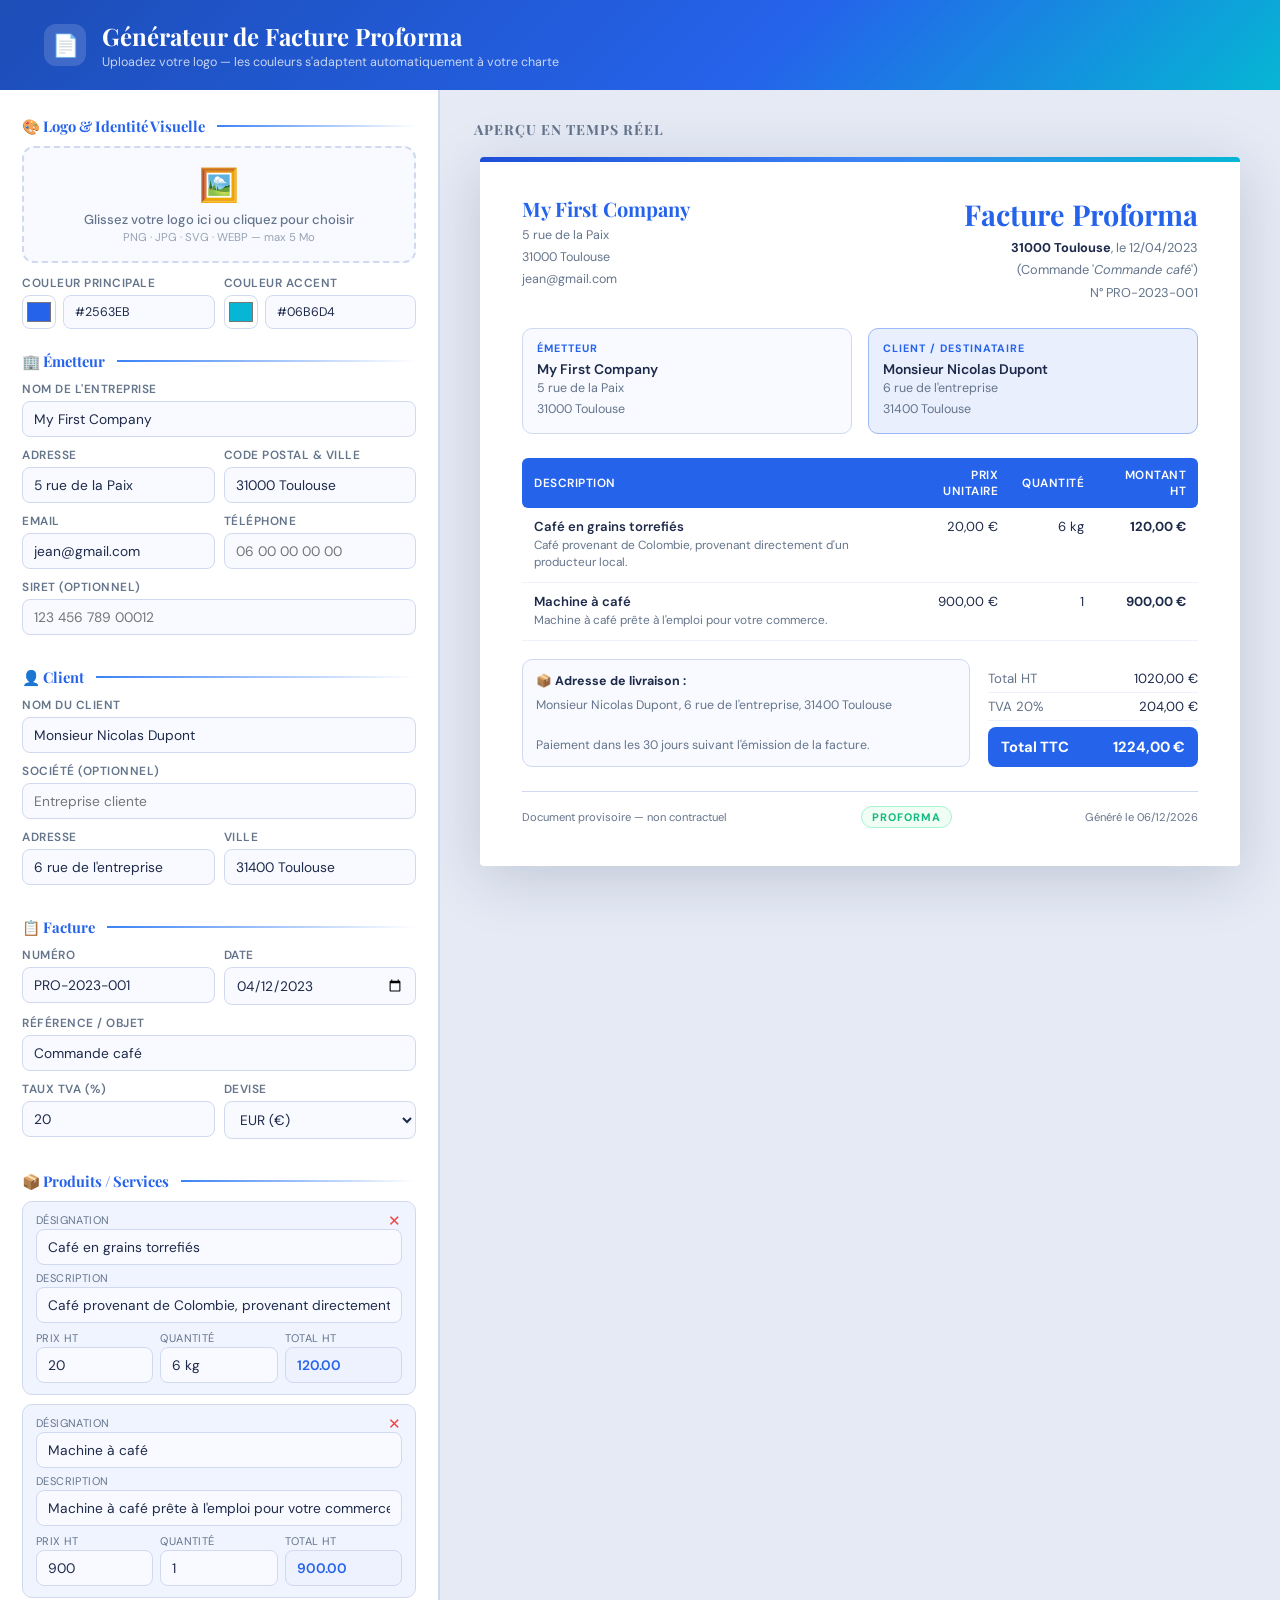
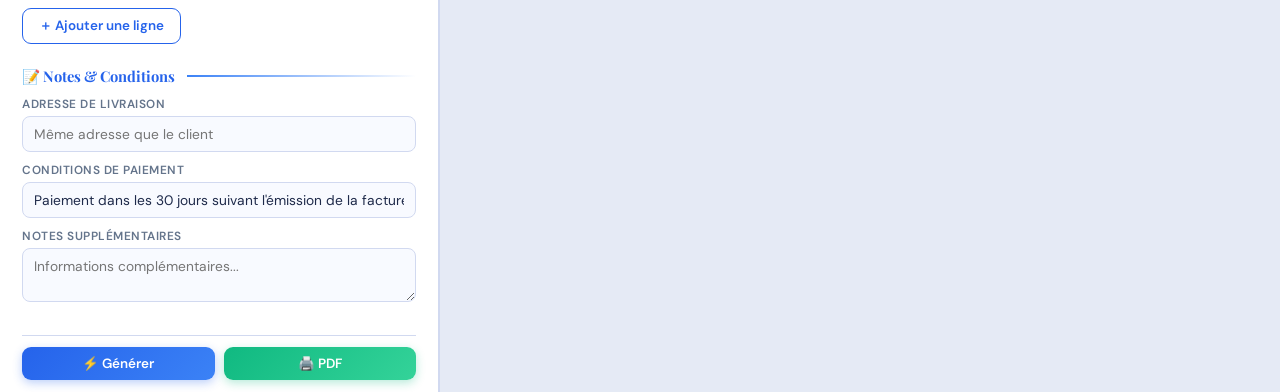
==== index.html @ 48f58921 "Add files via upload" ====
<!DOCTYPE html>
<html lang="fr">
<head>
<meta charset="UTF-8">
<meta name="viewport" content="width=device-width, initial-scale=1.0">
<title>Générateur de Facture Proforma</title>
<link href="https://fonts.googleapis.com/css2?family=Playfair+Display:wght@400;600;700&family=DM+Sans:wght@300;400;500;600&display=swap" rel="stylesheet">
<style>
  :root {
    --c1: #2563EB;
    --c1-light: #3B82F6;
    --c1-dark: #1D4ED8;
    --c2: #06B6D4;
    --c1-rgb: 37,99,235;
    --bg: #F0F4FF;
    --surface: #FFFFFF;
    --border: #D1D9F0;
    --text: #1E2A4A;
    --muted: #64748B;
    --success: #10B981;
    --shadow-lg: 0 8px 48px rgba(37,99,235,0.16);
  }
  * { box-sizing: border-box; margin: 0; padding: 0; }
  body { font-family: 'DM Sans', sans-serif; background: var(--bg); color: var(--text); min-height: 100vh; display: flex; flex-direction: column; }

  header {
    background: linear-gradient(135deg, var(--c1-dark) 0%, var(--c1) 60%, var(--c2) 100%);
    color: white; padding: 20px 44px; display: flex; align-items: center; gap: 16px;
    box-shadow: var(--shadow-lg); transition: background .4s;
  }
  header .hicon { width: 42px; height: 42px; background: rgba(255,255,255,.15); border-radius: 12px; display:flex; align-items:center; justify-content:center; font-size:22px; }
  header h1 { font-family:'Playfair Display',serif; font-size:1.5rem; font-weight:700; }
  header p { font-size:.78rem; opacity:.75; margin-top:2px; }

  .app { display: grid; grid-template-columns: 440px 1fr; flex:1; min-height:0; }

  /* FORM PANEL */
  .form-panel { background: var(--surface); border-right: 2px solid var(--border); overflow-y: auto; padding: 26px 22px 0; }

  .section-title {
    font-family:'Playfair Display',serif; font-size:.92rem; font-weight:700; color:var(--c1);
    margin:22px 0 10px; display:flex; align-items:center; gap:8px; transition:color .3s;
  }
  .section-title:first-child { margin-top:0; }
  .section-title::after { content:''; flex:1; height:1.5px; background:linear-gradient(90deg,var(--c1-light),transparent); margin-left:4px; }

  label { display:block; font-size:.74rem; font-weight:600; color:var(--muted); margin-bottom:4px; text-transform:uppercase; letter-spacing:.5px; }
  input[type=text], input[type=email], input[type=number], input[type=date], textarea, select {
    width:100%; padding:8px 11px; border:1.5px solid var(--border); border-radius:8px;
    font-family:'DM Sans',sans-serif; font-size:.86rem; color:var(--text); background:#F8FAFF;
    transition:border .15s, box-shadow .15s; margin-bottom:10px;
  }
  input:focus, textarea:focus, select:focus { outline:none; border-color:var(--c1); box-shadow:0 0 0 3px rgba(var(--c1-rgb),.12); background:white; }
  textarea { resize:vertical; min-height:48px; }
  .row2 { display:grid; grid-template-columns:1fr 1fr; gap:9px; }
  .row3 { display:grid; grid-template-columns:1fr 1fr 1fr; gap:7px; }

  /* LOGO ZONE */
  .logo-zone {
    border: 2px dashed var(--border); border-radius:12px; padding:16px;
    text-align:center; cursor:pointer; transition:all .2s; position:relative; background:#F8FAFF; margin-bottom:12px;
  }
  .logo-zone:hover, .logo-zone.over { border-color:var(--c1); background:#EEF2FF; }
  .logo-zone input[type=file] { position:absolute; inset:0; opacity:0; cursor:pointer; width:100%; height:100%; margin:0; padding:0; }
  .logo-placeholder { pointer-events:none; }
  .logo-placeholder .ico { font-size:2rem; margin-bottom:5px; }
  .logo-placeholder .txt { font-size:.82rem; color:var(--muted); font-weight:500; }
  .logo-placeholder .hint { font-size:.71rem; color:var(--muted); opacity:.65; margin-top:2px; }
  .logo-preview { display:none; flex-direction:column; align-items:center; gap:8px; }
  .logo-preview.show { display:flex; }
  .logo-preview img { max-height:68px; max-width:190px; object-fit:contain; border-radius:6px; }
  .logo-rm { font-size:.73rem; color:#EF4444; background:none; border:none; cursor:pointer; font-weight:600; padding:2px 8px; border-radius:6px; transition:background .15s; }
  .logo-rm:hover { background:#FEE2E2; }

  /* PALETTE */
  #palette-wrap { display:none; margin-bottom:4px; }
  .palette-hint { font-size:.71rem; color:var(--muted); margin-bottom:7px; }
  .swatches { display:flex; gap:7px; align-items:center; flex-wrap:wrap; }
  .swatch {
    width:28px; height:28px; border-radius:50%; border:2.5px solid white;
    box-shadow:0 2px 6px rgba(0,0,0,.18); cursor:pointer; transition:transform .15s;
    position:relative; flex-shrink:0;
  }
  .swatch:hover { transform:scale(1.18); }
  .swatch.sel::after { content:'✓'; position:absolute; inset:0; display:flex; align-items:center; justify-content:center; color:white; font-size:.65rem; font-weight:800; text-shadow:0 1px 3px rgba(0,0,0,.6); }
  .swatch-label { font-size:.68rem; color:var(--muted); font-weight:600; text-transform:uppercase; letter-spacing:.4px; }

  /* MANUAL COLORS */
  .color-row { display:grid; grid-template-columns:1fr 1fr; gap:9px; margin-bottom:10px; }
  .cfield { display:flex; align-items:center; gap:7px; }
  .cfield label { margin:0; flex-shrink:0; min-width:0; }
  .cfield input[type=color] { width:34px; height:34px; padding:2px; border-radius:8px; border:1.5px solid var(--border); cursor:pointer; margin:0; background:none; flex-shrink:0; }
  .cfield input[type=text] { flex:1; margin:0; font-size:.78rem; min-width:0; }

  /* ITEMS */
  .items-list { display:flex; flex-direction:column; gap:9px; margin-bottom:10px; }
  .item-card { background:#F0F4FF; border:1.5px solid var(--border); border-radius:10px; padding:11px 13px; position:relative; }
  .item-card input { margin-bottom:0; }
  .item-card .rm { position:absolute; top:8px; right:8px; background:none; border:none; cursor:pointer; color:#EF4444; font-size:.95rem; padding:2px 6px; border-radius:6px; transition:background .15s; }
  .item-card .rm:hover { background:#FEE2E2; }
  .ilabel { font-size:.69rem; color:var(--muted); text-transform:uppercase; letter-spacing:.4px; margin-bottom:2px; }

  /* BUTTONS */
  .btn { display:inline-flex; align-items:center; gap:5px; padding:8px 16px; border-radius:9px; border:none; font-family:'DM Sans',sans-serif; font-size:.84rem; font-weight:600; cursor:pointer; transition:all .15s; }
  .btn-outline { background:white; border:1.5px solid var(--c1); color:var(--c1); }
  .btn-outline:hover { background:#EEF2FF; }
  .btn-primary { background:linear-gradient(135deg,var(--c1) 0%,var(--c1-light) 100%); color:white; box-shadow:0 3px 10px rgba(var(--c1-rgb),.3); }
  .btn-primary:hover { transform:translateY(-1px); }
  .btn-success { background:linear-gradient(135deg,var(--success) 0%,#34D399 100%); color:white; box-shadow:0 3px 10px rgba(16,185,129,.3); }
  .btn-success:hover { transform:translateY(-1px); }
  .form-actions { display:flex; gap:9px; margin-top:18px; position:sticky; bottom:0; background:white; padding:11px 0 12px; border-top:1px solid var(--border); }
  .form-actions .btn { flex:1; justify-content:center; }

  /* PREVIEW */
  .preview-panel { background:#E5EAF5; overflow-y:auto; padding:30px 34px; display:flex; flex-direction:column; align-items:center; }
  .preview-panel > h2 { font-family:'Playfair Display',serif; font-size:.88rem; color:var(--muted); margin-bottom:18px; text-transform:uppercase; letter-spacing:1px; align-self:flex-start; }

  /* INVOICE DOC */
  #invoice-doc {
    background:white; width:100%; max-width:760px;
    box-shadow:0 12px 60px rgba(30,42,74,.18); border-radius:4px;
    padding:38px 42px; position:relative; overflow:hidden;
  }
  #invoice-doc::before { content:''; position:absolute; top:0; left:0; right:0; height:5px; background:linear-gradient(90deg,var(--c1-dark),var(--c1-light),var(--c2)); }

  .inv-header { display:grid; grid-template-columns:1fr 1fr; align-items:start; margin-bottom:24px; }
  .inv-logo { margin-bottom:9px; }
  .inv-logo img { max-height:62px; max-width:180px; object-fit:contain; }
  .inv-company-name { font-family:'Playfair Display',serif; font-size:1.25rem; font-weight:700; margin-bottom:3px; }
  .inv-company-info { font-size:.78rem; color:var(--muted); line-height:1.75; }
  .inv-title-block { text-align:right; }
  .inv-title { font-family:'Playfair Display',serif; font-size:1.8rem; font-weight:700; margin-bottom:4px; }
  .inv-meta { font-size:.8rem; color:var(--muted); line-height:1.75; }
  .inv-meta strong { color:var(--text); }

  .inv-parties { display:grid; grid-template-columns:1fr 1fr; gap:16px; margin-bottom:24px; }
  .inv-party { background:#F8FAFF; border:1.5px solid var(--border); border-radius:10px; padding:12px 14px; }
  .inv-party.client { border-color:var(--c1-light); background:#EEF2FF; }
  .inv-plabel { font-size:.67rem; font-weight:700; text-transform:uppercase; letter-spacing:1px; color:var(--c1); margin-bottom:5px; }
  .inv-pname { font-weight:600; font-size:.87rem; }
  .inv-pinfo { font-size:.78rem; color:var(--muted); line-height:1.7; }

  .inv-table { width:100%; border-collapse:collapse; margin-bottom:18px; }
  .inv-table thead tr { color:white; }
  .inv-table thead th { padding:9px 12px; font-size:.74rem; font-weight:600; text-transform:uppercase; letter-spacing:.5px; text-align:left; }
  .inv-table thead th:not(:first-child) { text-align:right; }
  .inv-table thead th:first-child { border-radius:6px 0 0 6px; }
  .inv-table thead th:last-child { border-radius:0 6px 6px 0; }
  .inv-table tbody tr { border-bottom:1px solid #EEF2FF; }
  .inv-table tbody tr:hover { background:#F8FAFF; }
  .inv-table td { padding:10px 12px; font-size:.82rem; vertical-align:top; }
  .inv-table td:not(:first-child) { text-align:right; white-space:nowrap; }
  .inv-iname { font-weight:600; }
  .inv-idesc { font-size:.74rem; color:var(--muted); margin-top:2px; line-height:1.5; }

  .inv-bottom { display:grid; grid-template-columns:1fr auto; gap:18px; align-items:end; margin-top:4px; }
  .inv-notes { background:#F8FAFF; border:1.5px solid var(--border); border-radius:10px; padding:11px 13px; font-size:.77rem; color:var(--muted); line-height:1.65; }
  .inv-notes strong { color:var(--text); display:block; margin-bottom:3px; font-size:.78rem; }
  .inv-totals { min-width:210px; }
  .inv-trow { display:flex; justify-content:space-between; padding:5px 0; font-size:.83rem; border-bottom:1px solid #EEF2FF; }
  .inv-trow span:first-child { color:var(--muted); }
  .inv-ttc { border-radius:8px; padding:10px 13px; display:flex; justify-content:space-between; align-items:center; font-weight:700; font-size:.92rem; margin-top:6px; }

  .inv-footer { margin-top:24px; padding-top:14px; border-top:1.5px solid var(--border); display:flex; justify-content:space-between; align-items:center; font-size:.7rem; color:var(--muted); }
  .inv-badge { background:#F0FDF4; border:1px solid #A7F3D0; color:var(--success); font-size:.68rem; font-weight:700; padding:3px 10px; border-radius:20px; text-transform:uppercase; letter-spacing:1px; }

  ::-webkit-scrollbar { width:5px; }
  ::-webkit-scrollbar-thumb { background:var(--border); border-radius:3px; }

  @media print {
    header, .form-panel, .preview-panel > h2 { display:none !important; }
    .app { grid-template-columns:1fr; }
    .preview-panel { padding:0; background:white; }
    #invoice-doc { box-shadow:none; max-width:100%; }
    #invoice-doc::before { display:none; }
  }
</style>
</head>
<body>

<header id="app-header">
  <div class="hicon">📄</div>
  <div>
    <h1>Générateur de Facture Proforma</h1>
    <p>Uploadez votre logo — les couleurs s'adaptent automatiquement à votre charte</p>
  </div>
</header>

<div class="app">

  <!-- ====== FORM ====== -->
  <div class="form-panel">

    <div class="section-title">🎨 Logo & Identité Visuelle</div>

    <!-- Logo drop zone -->
    <div class="logo-zone" id="logo-zone">
      <input type="file" id="logo-input" accept="image/*" onchange="handleLogo(event)">
      <div class="logo-placeholder" id="logo-ph">
        <div class="ico">🖼️</div>
        <div class="txt">Glissez votre logo ici ou cliquez pour choisir</div>
        <div class="hint">PNG · JPG · SVG · WEBP — max 5 Mo</div>
      </div>
      <div class="logo-preview" id="logo-prev">
        <img id="logo-img" src="" alt="Logo">
        <button class="logo-rm" onclick="removeLogo(event)">✕ Supprimer le logo</button>
      </div>
    </div>

    <!-- Extracted palette -->
    <div id="palette-wrap">
      <p class="palette-hint">🎯 Couleurs extraites du logo — cliquez pour les appliquer :</p>
      <div class="swatches" id="swatches"></div>
      <br>
    </div>

    <!-- Manual color pickers -->
    <div class="color-row">
      <div>
        <label>Couleur principale</label>
        <div class="cfield">
          <input type="color" id="cp" value="#2563EB" oninput="onPickerChange('p',this.value)">
          <input type="text" id="cp-hex" value="#2563EB" oninput="onHexChange('p',this.value)" maxlength="7" placeholder="#2563EB">
        </div>
      </div>
      <div>
        <label>Couleur accent</label>
        <div class="cfield">
          <input type="color" id="cs" value="#06B6D4" oninput="onPickerChange('s',this.value)">
          <input type="text" id="cs-hex" value="#06B6D4" oninput="onHexChange('s',this.value)" maxlength="7" placeholder="#06B6D4">
        </div>
      </div>
    </div>

    <div class="section-title">🏢 Émetteur</div>
    <label>Nom de l'entreprise</label>
    <input type="text" id="f-company" value="My First Company" placeholder="My First Company">
    <div class="row2">
      <div><label>Adresse</label><input type="text" id="f-address" value="5 rue de la Paix" placeholder="Adresse"></div>
      <div><label>Code postal & Ville</label><input type="text" id="f-city" value="31000 Toulouse" placeholder="31000 Toulouse"></div>
    </div>
    <div class="row2">
      <div><label>Email</label><input type="email" id="f-email" value="jean@gmail.com" placeholder="email@domaine.fr"></div>
      <div><label>Téléphone</label><input type="text" id="f-phone" placeholder="06 00 00 00 00"></div>
    </div>
    <label>SIRET (optionnel)</label>
    <input type="text" id="f-siret" placeholder="123 456 789 00012">

    <div class="section-title">👤 Client</div>
    <label>Nom du client</label>
    <input type="text" id="c-name" value="Monsieur Nicolas Dupont" placeholder="Prénom Nom">
    <label>Société (optionnel)</label>
    <input type="text" id="c-company" placeholder="Entreprise cliente">
    <div class="row2">
      <div><label>Adresse</label><input type="text" id="c-address" value="6 rue de l'entreprise" placeholder="Adresse"></div>
      <div><label>Ville</label><input type="text" id="c-city" value="31400 Toulouse" placeholder="Ville"></div>
    </div>

    <div class="section-title">📋 Facture</div>
    <div class="row2">
      <div><label>Numéro</label><input type="text" id="inv-num" value="PRO-2023-001" placeholder="PRO-2024-001"></div>
      <div><label>Date</label><input type="date" id="inv-date" value="2023-04-12"></div>
    </div>
    <label>Référence / Objet</label>
    <input type="text" id="inv-ref" value="Commande café" placeholder="Objet de la commande">
    <div class="row2">
      <div><label>Taux TVA (%)</label><input type="number" id="inv-tva" value="20" min="0" max="100" placeholder="20"></div>
      <div>
        <label>Devise</label>
        <select id="inv-currency">
          <option value="€" selected>EUR (€)</option>
          <option value="$">USD ($)</option>
          <option value="£">GBP (£)</option>
          <option value="FCFA">FCFA</option>
        </select>
      </div>
    </div>

    <div class="section-title">📦 Produits / Services</div>
    <div class="items-list" id="items-list"></div>
    <button class="btn btn-outline" onclick="addItem()">＋ Ajouter une ligne</button>

    <div class="section-title">📝 Notes & Conditions</div>
    <label>Adresse de livraison</label>
    <input type="text" id="f-delivery" placeholder="Même adresse que le client">
    <label>Conditions de paiement</label>
    <input type="text" id="f-payment" value="Paiement dans les 30 jours suivant l'émission de la facture.">
    <label>Notes supplémentaires</label>
    <textarea id="f-notes" placeholder="Informations complémentaires..."></textarea>

    <div class="form-actions">
      <button class="btn btn-primary" onclick="genInvoice()">⚡ Générer</button>
      <button class="btn btn-success" onclick="printIt()">🖨️ PDF</button>
    </div>
  </div>

  <!-- ====== PREVIEW ====== -->
  <div class="preview-panel">
    <h2>Aperçu en temps réel</h2>
    <div id="invoice-doc"></div>
  </div>
</div>

<canvas id="cvs" style="display:none"></canvas>

<script>
/* =================== STATE =================== */
let items = [
  { name:'Café en grains torrefiés', desc:"Café provenant de Colombie, provenant directement d'un producteur local.", qty:'6 kg', price:20 },
  { name:'Machine à café', desc:"Machine à café prête à l'emploi pour votre commerce.", qty:'1', price:900 },
];
let logoSrc = null;
let C = { p:'#2563EB', s:'#06B6D4' }; // brand colors

/* =================== COLOR UTILS =================== */
const hexToRgb = h => [parseInt(h.slice(1,3),16), parseInt(h.slice(3,5),16), parseInt(h.slice(5,7),16)];
const rgbToHex = (r,g,b) => '#'+[r,g,b].map(v=>v.toString(16).padStart(2,'0')).join('');
const lum = rgb => 0.2126*(rgb[0]/255) + 0.7152*(rgb[1]/255) + 0.0722*(rgb[2]/255);
const dist = (a,b) => Math.sqrt((a[0]-b[0])**2+(a[1]-b[1])**2+(a[2]-b[2])**2);
const sat = ([r,g,b]) => { const mx=Math.max(r,g,b)/255,mn=Math.min(r,g,b)/255,l=(mx+mn)/2; return l===0||l===1?0:(mx-mn)/(1-Math.abs(2*l-1)); };
const isGray = h => { const rgb=hexToRgb(h); return (Math.max(...rgb)-Math.min(...rgb))<24; };
const isWhite = h => lum(hexToRgb(h)) > 0.86;

function darken(hex, a=0.22) {
  return rgbToHex(...hexToRgb(hex).map(v=>Math.round(v*(1-a))));
}
function lighten(hex, a=0.3) {
  return rgbToHex(...hexToRgb(hex).map(v=>Math.round(v+(255-v)*a)));
}
function textOn(hex) { return lum(hexToRgb(hex)) > 0.45 ? '#1E2A4A' : '#FFFFFF'; }

/* =================== COLOR EXTRACTION =================== */
function extractPalette(img, k=8) {
  const cvs = document.getElementById('cvs');
  const ctx = cvs.getContext('2d');
  cvs.width = cvs.height = 90;
  ctx.drawImage(img, 0, 0, 90, 90);
  const data = ctx.getImageData(0,0,90,90).data;
  const pixels = [];
  for (let i=0; i<data.length; i+=12) {
    if (data[i+3] < 40) continue;
    const hex = rgbToHex(data[i], data[i+1], data[i+2]);
    if (isWhite(hex)) continue;
    pixels.push([data[i], data[i+1], data[i+2]]);
  }
  if (!pixels.length) return [];

  // k-means
  let centers = Array.from({length:k}, (_,i) => pixels[Math.floor(i*pixels.length/k)]);
  for (let iter=0; iter<14; iter++) {
    const clusters = Array.from({length:k}, ()=>[]);
    pixels.forEach(p => {
      let md=Infinity, ci=0;
      centers.forEach((c,i)=>{ const d=dist(p,c); if(d<md){md=d;ci=i;} });
      clusters[ci].push(p);
    });
    centers = clusters.map(cl => {
      if (!cl.length) return [128,128,128];
      const s = cl.reduce((a,p)=>[a[0]+p[0],a[1]+p[1],a[2]+p[2]],[0,0,0]);
      return s.map(v=>Math.round(v/cl.length));
    });
  }

  const hexes = centers.map(([r,g,b])=>rgbToHex(r,g,b)).filter(h=>!isGray(h)&&!isWhite(h));
  hexes.sort((a,b) => sat(hexToRgb(b)) - sat(hexToRgb(a)));

  const uniq = [];
  hexes.forEach(h => { if (!uniq.some(u=>dist(hexToRgb(h),hexToRgb(u))<40)) uniq.push(h); });
  return uniq.slice(0,6);
}

/* =================== APPLY BRAND COLORS =================== */
function applyColors(primary, secondary) {
  C.p = primary;
  C.s = secondary || lighten(primary, 0.38);

  const dk = darken(primary, 0.22);
  const lt = lighten(primary, 0.18);
  const [r,g,b] = hexToRgb(primary);

  const root = document.documentElement;
  root.style.setProperty('--c1', primary);
  root.style.setProperty('--c1-dark', dk);
  root.style.setProperty('--c1-light', lt);
  root.style.setProperty('--c2', C.s);
  root.style.setProperty('--c1-rgb', `${r},${g},${b}`);

  document.getElementById('cp').value = primary;
  document.getElementById('cp-hex').value = primary;
  document.getElementById('cs').value = C.s;
  document.getElementById('cs-hex').value = C.s;

  // Update header gradient
  document.getElementById('app-header').style.background =
    `linear-gradient(135deg, ${dk} 0%, ${primary} 60%, ${C.s} 100%)`;

  genInvoice();
}

function onPickerChange(which, val) {
  document.getElementById(which==='p'?'cp-hex':'cs-hex').value = val;
  which==='p' ? applyColors(val, C.s) : applyColors(C.p, val);
}
function onHexChange(which, val) {
  if (!/^#[0-9a-fA-F]{6}$/.test(val)) return;
  document.getElementById(which==='p'?'cp':'cs').value = val;
  which==='p' ? applyColors(val, C.s) : applyColors(C.p, val);
}

/* =================== LOGO HANDLING =================== */
function handleLogo(e) {
  const file = e.target.files[0];
  if (!file) return;
  const reader = new FileReader();
  reader.onload = ev => {
    logoSrc = ev.target.result;
    document.getElementById('logo-ph').style.display = 'none';
    const prev = document.getElementById('logo-prev');
    prev.classList.add('show');
    document.getElementById('logo-img').src = logoSrc;

    // Extract colors
    const img = new Image();
    img.onload = () => {
      const palette = extractPalette(img);
      if (!palette.length) { genInvoice(); return; }
      applyColors(palette[0], palette[1] || lighten(palette[0], 0.38));
      showSwatches(palette);
    };
    img.src = logoSrc;
  };
  reader.readAsDataURL(file);
}

function removeLogo(e) {
  e.stopPropagation(); e.preventDefault();
  logoSrc = null;
  document.getElementById('logo-input').value = '';
  document.getElementById('logo-ph').style.display = '';
  document.getElementById('logo-prev').classList.remove('show');
  document.getElementById('palette-wrap').style.display = 'none';
  genInvoice();
}

function showSwatches(palette) {
  const wrap = document.getElementById('palette-wrap');
  wrap.style.display = 'block';
  const container = document.getElementById('swatches');
  container.innerHTML = '<span class="swatch-label">Palette</span>';
  palette.forEach((hex, i) => {
    const el = document.createElement('div');
    el.className = 'swatch' + (i===0?' sel':'');
    el.style.background = hex;
    el.title = hex;
    el.dataset.hex = hex;
    el.onclick = () => {
      container.querySelectorAll('.swatch').forEach(s=>s.classList.remove('sel'));
      el.classList.add('sel');
      applyColors(hex, C.s);
    };
    container.appendChild(el);
  });
}

/* drag and drop */
const lz = document.getElementById('logo-zone');
lz.addEventListener('dragover', e => { e.preventDefault(); lz.classList.add('over'); });
lz.addEventListener('dragleave', () => lz.classList.remove('over'));
lz.addEventListener('drop', e => {
  e.preventDefault(); lz.classList.remove('over');
  const f = e.dataTransfer.files[0];
  if (f && f.type.startsWith('image/')) handleLogo({target:{files:[f]}});
});

/* =================== ITEMS =================== */
function renderItems() {
  document.getElementById('items-list').innerHTML = items.map((item, i) => `
    <div class="item-card">
      <button class="rm" onclick="removeItem(${i})">✕</button>
      <div class="ilabel">Désignation</div>
      <input type="text" value="${item.name.replace(/"/g,'&quot;')}" oninput="items[${i}].name=this.value;genInvoice()" placeholder="Produit / service" style="margin-bottom:6px">
      <div class="ilabel">Description</div>
      <input type="text" value="${item.desc.replace(/"/g,'&quot;')}" oninput="items[${i}].desc=this.value;genInvoice()" placeholder="Description courte" style="margin-bottom:6px">
      <div class="row3" style="margin-top:2px">
        <div><div class="ilabel">Prix HT</div><input type="number" value="${item.price}" oninput="items[${i}].price=parseFloat(this.value)||0;genInvoice()" min="0" step="0.01"></div>
        <div><div class="ilabel">Quantité</div><input type="text" value="${item.qty}" oninput="items[${i}].qty=this.value;genInvoice()" placeholder="1"></div>
        <div><div class="ilabel">Total HT</div><input type="text" value="${itemTotal(item)}" readonly style="background:#EEF2FF;color:var(--c1);font-weight:600"></div>
      </div>
    </div>`).join('');
}
const itemTotal = item => (item.price * (parseFloat(item.qty)||1)).toFixed(2);
function addItem() { items.push({name:'',desc:'',qty:'1',price:0}); renderItems(); }
function removeItem(i) { items.splice(i,1); renderItems(); genInvoice(); }

/* =================== GENERATE INVOICE =================== */
const g = id => document.getElementById(id)?.value?.trim() || '';

function genInvoice() {
  const tva = parseFloat(g('inv-tva')) || 0;
  const cur = g('inv-currency') || '€';
  let ht = 0;
  items.forEach(it => ht += it.price * (parseFloat(it.qty)||1));
  const tvaAmt = ht * tva / 100;
  const ttc = ht + tvaAmt;
  const fmt = v => v.toFixed(2).replace('.',',') + ' ' + cur;

  const dateStr = (() => {
    const d = g('inv-date');
    if (!d) return new Date().toLocaleDateString('fr-FR');
    const [y,m,day] = d.split('-'); return `${day}/${m}/${y}`;
  })();

  const rows = items.map(it => {
    const n = parseFloat(it.qty)||1;
    return `<tr>
      <td>
        <div class="inv-iname">${it.name||'—'}</div>
        ${it.desc ? `<div class="inv-idesc">${it.desc}</div>` : ''}
      </td>
      <td>${it.price.toFixed(2).replace('.',',')} ${cur}</td>
      <td>${it.qty}</td>
      <td><strong>${(it.price*n).toFixed(2).replace('.',',')} ${cur}</strong></td>
    </tr>`;
  }).join('');

  const delivery = g('f-delivery') || `${g('c-name')}, ${g('c-address')}, ${g('c-city')}`;
  const txtOnP = textOn(C.p);
  const clientBg = lighten(C.p, 0.90);
  const clientBorder = lighten(C.p, 0.55);

  document.getElementById('invoice-doc').innerHTML = `
    <div class="inv-header">
      <div>
        ${logoSrc ? `<div class="inv-logo"><img src="${logoSrc}" alt="Logo entreprise"></div>` : ''}
        <div class="inv-company-name" style="color:${C.p}">${g('f-company')||'Mon Entreprise'}</div>
        <div class="inv-company-info">
          ${g('f-address')?g('f-address')+'<br>':''}${g('f-city')||''}
          ${g('f-email')?'<br>'+g('f-email'):''}
          ${g('f-phone')?'<br>'+g('f-phone'):''}
          ${g('f-siret')?'<br><strong>SIRET :</strong> '+g('f-siret'):''}
        </div>
      </div>
      <div class="inv-title-block">
        <div class="inv-title" style="color:${C.p}">Facture Proforma</div>
        <div class="inv-meta">
          <strong>${g('f-city')||''}</strong>${g('f-city')?', le ':'Le '}${dateStr}<br>
          ${g('inv-ref')?`(Commande '<em>${g('inv-ref')}</em>')` :''}
          ${g('inv-num')?'<br>N° '+g('inv-num'):''}
        </div>
      </div>
    </div>

    <div class="inv-parties">
      <div class="inv-party">
        <div class="inv-plabel" style="color:${C.p}">Émetteur</div>
        <div class="inv-pname">${g('f-company')}</div>
        <div class="inv-pinfo">${g('f-address')}<br>${g('f-city')}</div>
      </div>
      <div class="inv-party" style="border-color:${clientBorder};background:${clientBg}">
        <div class="inv-plabel" style="color:${C.p}">Client / Destinataire</div>
        <div class="inv-pname">${g('c-name')}</div>
        <div class="inv-pinfo">
          ${g('c-company')?g('c-company')+'<br>':''}
          ${g('c-address')}<br>${g('c-city')}
        </div>
      </div>
    </div>

    <table class="inv-table">
      <thead>
        <tr style="background:${C.p}">
          <th style="color:${txtOnP}">Description</th>
          <th style="color:${txtOnP};text-align:right">Prix unitaire</th>
          <th style="color:${txtOnP};text-align:right">Quantité</th>
          <th style="color:${txtOnP};text-align:right">Montant HT</th>
        </tr>
      </thead>
      <tbody>${rows}</tbody>
    </table>

    <div class="inv-bottom">
      <div class="inv-notes">
        <strong>📦 Adresse de livraison :</strong>
        ${delivery}
        ${g('f-payment')?'<br><br>'+g('f-payment'):''}
        ${g('f-notes')?'<br><br>'+g('f-notes'):''}
      </div>
      <div class="inv-totals">
        <div class="inv-trow"><span>Total HT</span><span>${fmt(ht)}</span></div>
        ${tva>0?`<div class="inv-trow"><span>TVA ${tva}%</span><span>${fmt(tvaAmt)}</span></div>`:''}
        <div class="inv-ttc" style="background:${C.p};color:${txtOnP}">
          <span>Total TTC</span><span>${fmt(ttc)}</span>
        </div>
      </div>
    </div>

    <div class="inv-footer">
      <div>${g('f-siret')?'N° SIRET : '+g('f-siret'):'Document provisoire — non contractuel'}</div>
      <div class="inv-badge">Proforma</div>
      <div>Généré le ${new Date().toLocaleDateString('fr-FR')}</div>
    </div>`;

  // Sync top bar
  document.getElementById('app-header').style.background =
    `linear-gradient(135deg, ${darken(C.p,.22)} 0%, ${C.p} 60%, ${C.s} 100%)`;
}

function printIt() { genInvoice(); setTimeout(()=>window.print(), 200); }

/* =================== LIVE LISTENERS =================== */
document.querySelectorAll('input:not([type=file]):not([type=color]), textarea, select').forEach(el => {
  el.addEventListener('input', () => genInvoice());
});
document.getElementById('items-list').addEventListener('input', ()=>genInvoice());

/* INIT */
renderItems();
genInvoice();
</script>
</body>
</html>
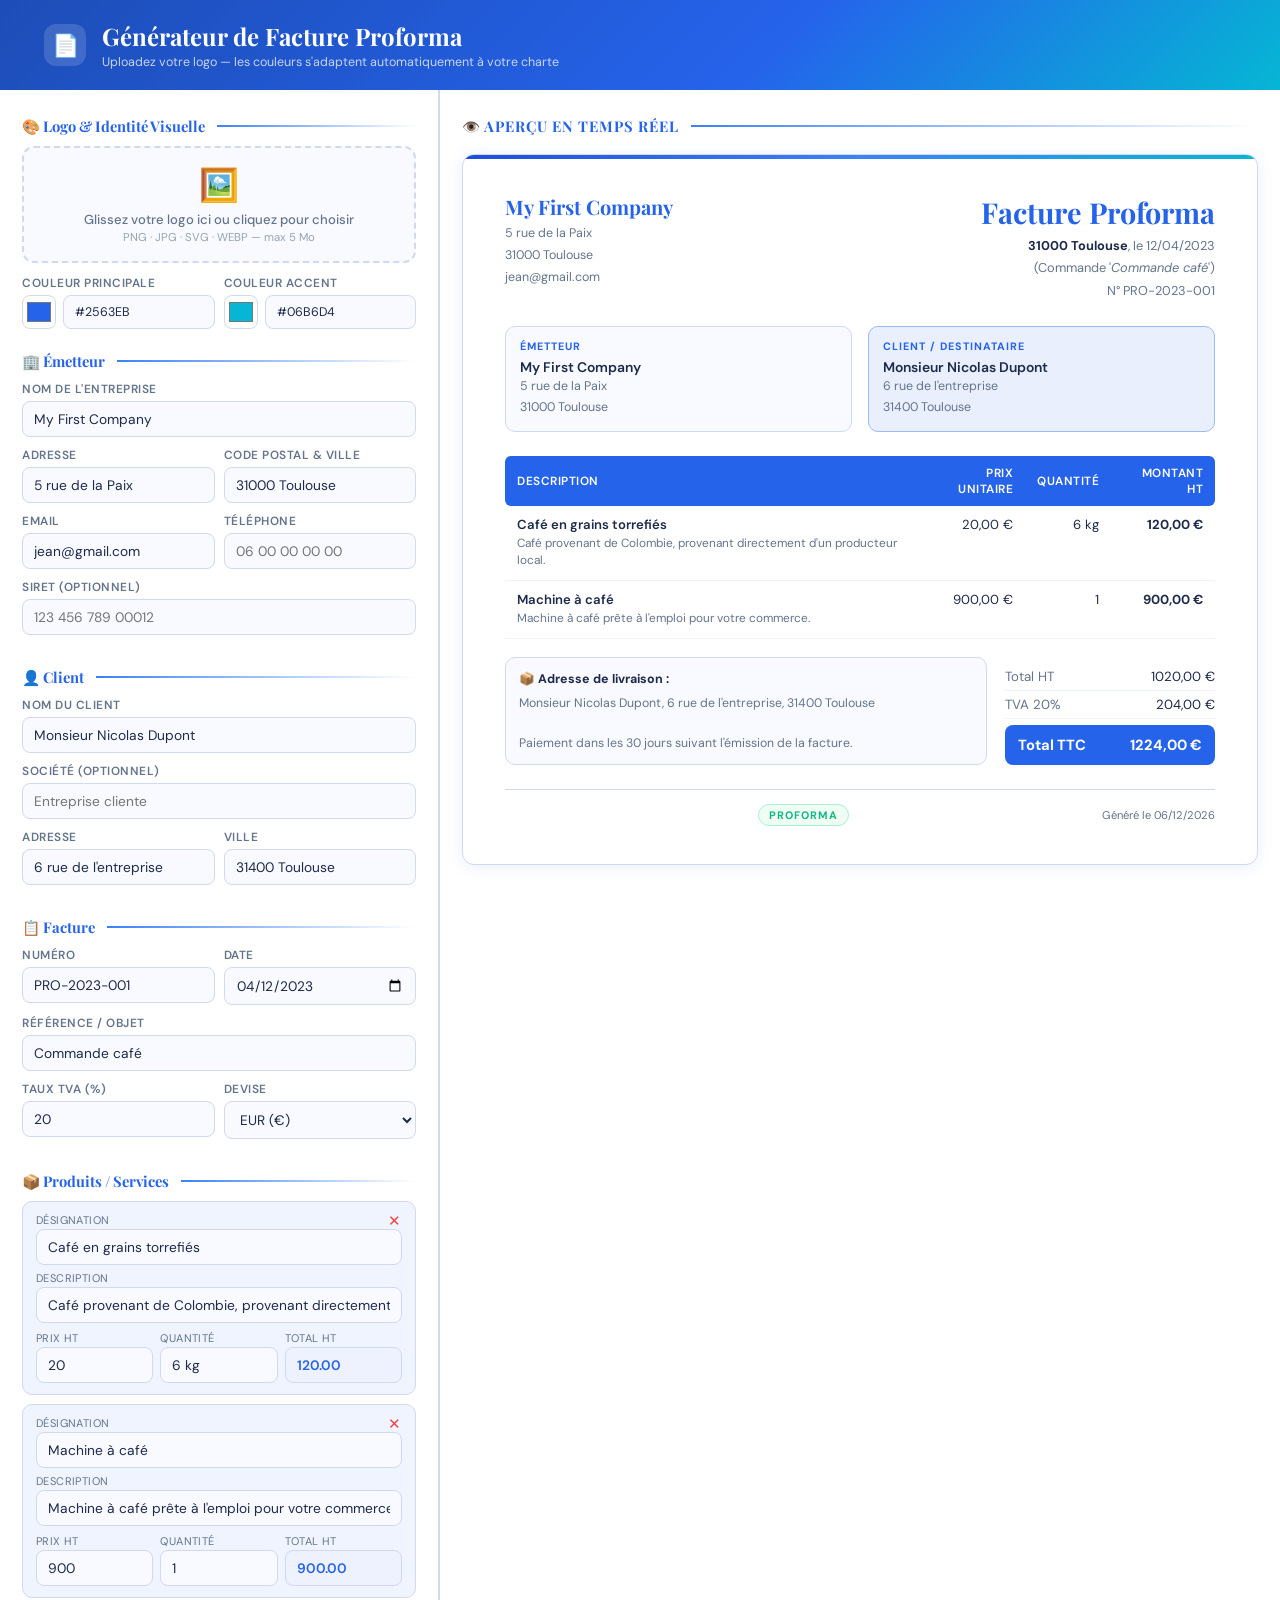
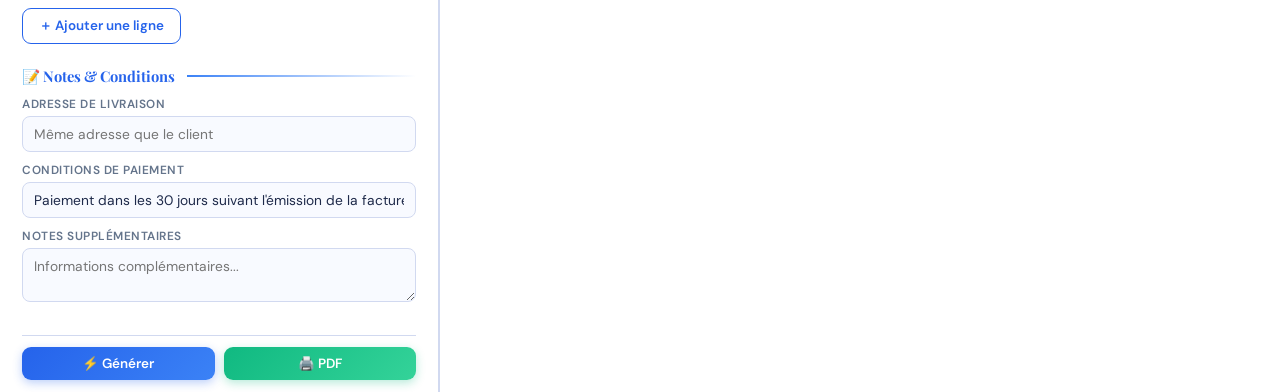
==== commit c96b13be: "Add files via upload" ====
--- a/index.html
+++ b/index.html
@@ -6,174 +6,1189 @@
 <title>Générateur de Facture Proforma</title>
 <link href="https://fonts.googleapis.com/css2?family=Playfair+Display:wght@400;600;700&family=DM+Sans:wght@300;400;500;600&display=swap" rel="stylesheet">
 <style>
-  :root {
-    --c1: #2563EB;
-    --c1-light: #3B82F6;
-    --c1-dark: #1D4ED8;
-    --c2: #06B6D4;
-    --c1-rgb: 37,99,235;
-    --bg: #F0F4FF;
-    --surface: #FFFFFF;
-    --border: #D1D9F0;
-    --text: #1E2A4A;
-    --muted: #64748B;
-    --success: #10B981;
-    --shadow-lg: 0 8px 48px rgba(37,99,235,0.16);
-  }
-  * { box-sizing: border-box; margin: 0; padding: 0; }
-  body { font-family: 'DM Sans', sans-serif; background: var(--bg); color: var(--text); min-height: 100vh; display: flex; flex-direction: column; }
-
-  header {
-    background: linear-gradient(135deg, var(--c1-dark) 0%, var(--c1) 60%, var(--c2) 100%);
-    color: white; padding: 20px 44px; display: flex; align-items: center; gap: 16px;
-    box-shadow: var(--shadow-lg); transition: background .4s;
-  }
-  header .hicon { width: 42px; height: 42px; background: rgba(255,255,255,.15); border-radius: 12px; display:flex; align-items:center; justify-content:center; font-size:22px; }
-  header h1 { font-family:'Playfair Display',serif; font-size:1.5rem; font-weight:700; }
-  header p { font-size:.78rem; opacity:.75; margin-top:2px; }
-
-  .app { display: grid; grid-template-columns: 440px 1fr; flex:1; min-height:0; }
-
-  /* FORM PANEL */
-  .form-panel { background: var(--surface); border-right: 2px solid var(--border); overflow-y: auto; padding: 26px 22px 0; }
-
-  .section-title {
-    font-family:'Playfair Display',serif; font-size:.92rem; font-weight:700; color:var(--c1);
-    margin:22px 0 10px; display:flex; align-items:center; gap:8px; transition:color .3s;
-  }
-  .section-title:first-child { margin-top:0; }
-  .section-title::after { content:''; flex:1; height:1.5px; background:linear-gradient(90deg,var(--c1-light),transparent); margin-left:4px; }
-
-  label { display:block; font-size:.74rem; font-weight:600; color:var(--muted); margin-bottom:4px; text-transform:uppercase; letter-spacing:.5px; }
-  input[type=text], input[type=email], input[type=number], input[type=date], textarea, select {
-    width:100%; padding:8px 11px; border:1.5px solid var(--border); border-radius:8px;
-    font-family:'DM Sans',sans-serif; font-size:.86rem; color:var(--text); background:#F8FAFF;
-    transition:border .15s, box-shadow .15s; margin-bottom:10px;
-  }
-  input:focus, textarea:focus, select:focus { outline:none; border-color:var(--c1); box-shadow:0 0 0 3px rgba(var(--c1-rgb),.12); background:white; }
-  textarea { resize:vertical; min-height:48px; }
-  .row2 { display:grid; grid-template-columns:1fr 1fr; gap:9px; }
-  .row3 { display:grid; grid-template-columns:1fr 1fr 1fr; gap:7px; }
-
-  /* LOGO ZONE */
+
+:root {
+  --c1: #2563EB;
+  --c1-light: #3B82F6;
+  --c1-dark: #1D4ED8;
+  --c2: #06B6D4;
+  --c1-rgb: 37,99,235;
+  --bg: #F0F4FF;
+  --surface: #FFFFFF;
+  --border: #D1D9F0;
+  --text: #1E2A4A;
+  --muted: #64748B;
+  --success: #10B981;
+  --shadow-lg: 0 8px 48px rgba(37,99,235,0.16);
+}
+
+* {
+  box-sizing: border-box;
+  margin: 0;
+  padding: 0;
+}
+
+body {
+  font-family: 'DM Sans', sans-serif;
+  background: var(--bg);
+  color: var(--text);
+  min-height: 100vh;
+  display: flex;
+  flex-direction: column;
+}
+
+header {
+  background: linear-gradient(135deg, var(--c1-dark) 0%, var(--c1) 60%, var(--c2) 100%);
+  color: white;
+  padding: 20px 44px;
+  display: flex;
+  align-items: center;
+  gap: 16px;
+  box-shadow: var(--shadow-lg);
+  transition: background .4s;
+}
+
+header .hicon {
+  width: 42px;
+  height: 42px;
+  background: rgba(255,255,255,.15);
+  border-radius: 12px;
+  display:flex;
+  align-items:center;
+  justify-content:center;
+  font-size:22px;
+}
+
+header h1 {
+  font-family:'Playfair Display',serif;
+  font-size:1.5rem;
+  font-weight:700;
+}
+
+header p {
+  font-size:.78rem;
+  opacity:.75;
+  margin-top:2px;
+}
+
+.app {
+  display: grid;
+  grid-template-columns: 440px 1fr;
+  flex:1;
+  min-height:0;
+}
+
+/* FORM PANEL */
+  .form-panel {
+  background: var(--surface);
+  border-right: 2px solid var(--border);
+  overflow-y: auto;
+  padding: 26px 22px 0;
+}
+
+.section-title {
+  font-family:'Playfair Display',serif;
+  font-size:.92rem;
+  font-weight:700;
+  color:var(--c1);
+  margin:22px 0 10px;
+  display:flex;
+  align-items:center;
+  gap:8px;
+  transition:color .3s;
+}
+
+.section-title:first-child {
+  margin-top:0;
+}
+
+.section-title::after {
+  content:'';
+  flex:1;
+  height:1.5px;
+  background:linear-gradient(90deg,var(--c1-light),transparent);
+  margin-left:4px;
+}
+
+label {
+  display:block;
+  font-size:.74rem;
+  font-weight:600;
+  color:var(--muted);
+  margin-bottom:4px;
+  text-transform:uppercase;
+  letter-spacing:.5px;
+}
+
+input[type=text], input[type=email], input[type=number], input[type=date], textarea, select {
+  width:100%;
+  padding:8px 11px;
+  border:1.5px solid var(--border);
+  border-radius:8px;
+  font-family:'DM Sans',sans-serif;
+  font-size:.86rem;
+  color:var(--text);
+  background:#F8FAFF;
+  transition:border .15s, box-shadow .15s;
+  margin-bottom:10px;
+}
+
+input:focus, textarea:focus, select:focus {
+  outline:none;
+  border-color:var(--c1);
+  box-shadow:0 0 0 3px rgba(var(--c1-rgb),.12);
+  background:white;
+}
+
+textarea {
+  resize:vertical;
+  min-height:48px;
+}
+
+.row2 {
+  display:grid;
+  grid-template-columns:1fr 1fr;
+  gap:9px;
+}
+
+.row3 {
+  display:grid;
+  grid-template-columns:1fr 1fr 1fr;
+  gap:7px;
+}
+
+/* LOGO ZONE */
   .logo-zone {
-    border: 2px dashed var(--border); border-radius:12px; padding:16px;
-    text-align:center; cursor:pointer; transition:all .2s; position:relative; background:#F8FAFF; margin-bottom:12px;
-  }
-  .logo-zone:hover, .logo-zone.over { border-color:var(--c1); background:#EEF2FF; }
-  .logo-zone input[type=file] { position:absolute; inset:0; opacity:0; cursor:pointer; width:100%; height:100%; margin:0; padding:0; }
-  .logo-placeholder { pointer-events:none; }
-  .logo-placeholder .ico { font-size:2rem; margin-bottom:5px; }
-  .logo-placeholder .txt { font-size:.82rem; color:var(--muted); font-weight:500; }
-  .logo-placeholder .hint { font-size:.71rem; color:var(--muted); opacity:.65; margin-top:2px; }
-  .logo-preview { display:none; flex-direction:column; align-items:center; gap:8px; }
-  .logo-preview.show { display:flex; }
-  .logo-preview img { max-height:68px; max-width:190px; object-fit:contain; border-radius:6px; }
-  .logo-rm { font-size:.73rem; color:#EF4444; background:none; border:none; cursor:pointer; font-weight:600; padding:2px 8px; border-radius:6px; transition:background .15s; }
-  .logo-rm:hover { background:#FEE2E2; }
-
-  /* PALETTE */
-  #palette-wrap { display:none; margin-bottom:4px; }
-  .palette-hint { font-size:.71rem; color:var(--muted); margin-bottom:7px; }
-  .swatches { display:flex; gap:7px; align-items:center; flex-wrap:wrap; }
-  .swatch {
-    width:28px; height:28px; border-radius:50%; border:2.5px solid white;
-    box-shadow:0 2px 6px rgba(0,0,0,.18); cursor:pointer; transition:transform .15s;
-    position:relative; flex-shrink:0;
-  }
-  .swatch:hover { transform:scale(1.18); }
-  .swatch.sel::after { content:'✓'; position:absolute; inset:0; display:flex; align-items:center; justify-content:center; color:white; font-size:.65rem; font-weight:800; text-shadow:0 1px 3px rgba(0,0,0,.6); }
-  .swatch-label { font-size:.68rem; color:var(--muted); font-weight:600; text-transform:uppercase; letter-spacing:.4px; }
-
-  /* MANUAL COLORS */
-  .color-row { display:grid; grid-template-columns:1fr 1fr; gap:9px; margin-bottom:10px; }
-  .cfield { display:flex; align-items:center; gap:7px; }
-  .cfield label { margin:0; flex-shrink:0; min-width:0; }
-  .cfield input[type=color] { width:34px; height:34px; padding:2px; border-radius:8px; border:1.5px solid var(--border); cursor:pointer; margin:0; background:none; flex-shrink:0; }
-  .cfield input[type=text] { flex:1; margin:0; font-size:.78rem; min-width:0; }
-
-  /* ITEMS */
-  .items-list { display:flex; flex-direction:column; gap:9px; margin-bottom:10px; }
-  .item-card { background:#F0F4FF; border:1.5px solid var(--border); border-radius:10px; padding:11px 13px; position:relative; }
-  .item-card input { margin-bottom:0; }
-  .item-card .rm { position:absolute; top:8px; right:8px; background:none; border:none; cursor:pointer; color:#EF4444; font-size:.95rem; padding:2px 6px; border-radius:6px; transition:background .15s; }
-  .item-card .rm:hover { background:#FEE2E2; }
-  .ilabel { font-size:.69rem; color:var(--muted); text-transform:uppercase; letter-spacing:.4px; margin-bottom:2px; }
-
-  /* BUTTONS */
-  .btn { display:inline-flex; align-items:center; gap:5px; padding:8px 16px; border-radius:9px; border:none; font-family:'DM Sans',sans-serif; font-size:.84rem; font-weight:600; cursor:pointer; transition:all .15s; }
-  .btn-outline { background:white; border:1.5px solid var(--c1); color:var(--c1); }
-  .btn-outline:hover { background:#EEF2FF; }
-  .btn-primary { background:linear-gradient(135deg,var(--c1) 0%,var(--c1-light) 100%); color:white; box-shadow:0 3px 10px rgba(var(--c1-rgb),.3); }
-  .btn-primary:hover { transform:translateY(-1px); }
-  .btn-success { background:linear-gradient(135deg,var(--success) 0%,#34D399 100%); color:white; box-shadow:0 3px 10px rgba(16,185,129,.3); }
-  .btn-success:hover { transform:translateY(-1px); }
-  .form-actions { display:flex; gap:9px; margin-top:18px; position:sticky; bottom:0; background:white; padding:11px 0 12px; border-top:1px solid var(--border); }
-  .form-actions .btn { flex:1; justify-content:center; }
-
-  /* PREVIEW */
-  .preview-panel { background:#E5EAF5; overflow-y:auto; padding:30px 34px; display:flex; flex-direction:column; align-items:center; }
-  .preview-panel > h2 { font-family:'Playfair Display',serif; font-size:.88rem; color:var(--muted); margin-bottom:18px; text-transform:uppercase; letter-spacing:1px; align-self:flex-start; }
-
-  /* INVOICE DOC */
+  border: 2px dashed var(--border);
+  border-radius:12px;
+  padding:16px;
+  text-align:center;
+  cursor:pointer;
+  transition:all .2s;
+  position:relative;
+  background:#F8FAFF;
+  margin-bottom:12px;
+}
+
+.logo-zone:hover, .logo-zone.over {
+  border-color:var(--c1);
+  background:#EEF2FF;
+}
+
+.logo-zone input[type=file] {
+  position:absolute;
+  inset:0;
+  opacity:0;
+  cursor:pointer;
+  width:100%;
+  height:100%;
+  margin:0;
+  padding:0;
+}
+
+.logo-placeholder {
+  pointer-events:none;
+}
+
+.logo-placeholder .ico {
+  font-size:2rem;
+  margin-bottom:5px;
+}
+
+.logo-placeholder .txt {
+  font-size:.82rem;
+  color:var(--muted);
+  font-weight:500;
+}
+
+.logo-placeholder .hint {
+  font-size:.71rem;
+  color:var(--muted);
+  opacity:.65;
+  margin-top:2px;
+}
+
+.logo-preview {
+  display:none;
+  flex-direction:column;
+  align-items:center;
+  gap:8px;
+}
+
+.logo-preview.show {
+  display:flex;
+}
+
+.logo-preview img {
+  max-height:68px;
+  max-width:190px;
+  object-fit:contain;
+  border-radius:6px;
+}
+
+.logo-rm {
+  font-size:.73rem;
+  color:#EF4444;
+  background:none;
+  border:none;
+  cursor:pointer;
+  font-weight:600;
+  padding:2px 8px;
+  border-radius:6px;
+  transition:background .15s;
+}
+
+.logo-rm:hover {
+  background:#FEE2E2;
+}
+
+/* PALETTE */
+  #palette-wrap {
+  display:none;
+  margin-bottom:4px;
+}
+
+.palette-hint {
+  font-size:.71rem;
+  color:var(--muted);
+  margin-bottom:7px;
+}
+
+.swatches {
+  display:flex;
+  gap:7px;
+  align-items:center;
+  flex-wrap:wrap;
+}
+
+.swatch {
+  width:28px;
+  height:28px;
+  border-radius:50%;
+  border:2.5px solid white;
+  box-shadow:0 2px 6px rgba(0,0,0,.18);
+  cursor:pointer;
+  transition:transform .15s;
+  position:relative;
+  flex-shrink:0;
+}
+
+.swatch:hover {
+  transform:scale(1.18);
+}
+
+.swatch.sel::after {
+  content:'✓';
+  position:absolute;
+  inset:0;
+  display:flex;
+  align-items:center;
+  justify-content:center;
+  color:white;
+  font-size:.65rem;
+  font-weight:800;
+  text-shadow:0 1px 3px rgba(0,0,0,.6);
+}
+
+.swatch-label {
+  font-size:.68rem;
+  color:var(--muted);
+  font-weight:600;
+  text-transform:uppercase;
+  letter-spacing:.4px;
+}
+
+/* MANUAL COLORS */
+  .color-row {
+  display:grid;
+  grid-template-columns:1fr 1fr;
+  gap:9px;
+  margin-bottom:10px;
+}
+
+.cfield {
+  display:flex;
+  align-items:center;
+  gap:7px;
+}
+
+.cfield label {
+  margin:0;
+  flex-shrink:0;
+  min-width:0;
+}
+
+.cfield input[type=color] {
+  width:34px;
+  height:34px;
+  padding:2px;
+  border-radius:8px;
+  border:1.5px solid var(--border);
+  cursor:pointer;
+  margin:0;
+  background:none;
+  flex-shrink:0;
+}
+
+.cfield input[type=text] {
+  flex:1;
+  margin:0;
+  font-size:.78rem;
+  min-width:0;
+}
+
+/* ITEMS */
+  .items-list {
+  display:flex;
+  flex-direction:column;
+  gap:9px;
+  margin-bottom:10px;
+}
+
+.item-card {
+  background:#F0F4FF;
+  border:1.5px solid var(--border);
+  border-radius:10px;
+  padding:11px 13px;
+  position:relative;
+}
+
+.item-card input {
+  margin-bottom:0;
+}
+
+.item-card .rm {
+  position:absolute;
+  top:8px;
+  right:8px;
+  background:none;
+  border:none;
+  cursor:pointer;
+  color:#EF4444;
+  font-size:.95rem;
+  padding:2px 6px;
+  border-radius:6px;
+  transition:background .15s;
+}
+
+.item-card .rm:hover {
+  background:#FEE2E2;
+}
+
+.ilabel {
+  font-size:.69rem;
+  color:var(--muted);
+  text-transform:uppercase;
+  letter-spacing:.4px;
+  margin-bottom:2px;
+}
+
+/* BUTTONS */
+  .btn {
+  display:inline-flex;
+  align-items:center;
+  gap:5px;
+  padding:8px 16px;
+  border-radius:9px;
+  border:none;
+  font-family:'DM Sans',sans-serif;
+  font-size:.84rem;
+  font-weight:600;
+  cursor:pointer;
+  transition:all .15s;
+}
+
+.btn-outline {
+  background:white;
+  border:1.5px solid var(--c1);
+  color:var(--c1);
+}
+
+.btn-outline:hover {
+  background:#EEF2FF;
+}
+
+.btn-primary {
+  background:linear-gradient(135deg,var(--c1) 0%,var(--c1-light) 100%);
+  color:white;
+  box-shadow:0 3px 10px rgba(var(--c1-rgb),.3);
+}
+
+.btn-primary:hover {
+  transform:translateY(-1px);
+}
+
+.btn-success {
+  background:linear-gradient(135deg,var(--success) 0%,#34D399 100%);
+  color:white;
+  box-shadow:0 3px 10px rgba(16,185,129,.3);
+}
+
+.btn-success:hover {
+  transform:translateY(-1px);
+}
+
+.form-actions {
+  display:flex;
+  gap:9px;
+  margin-top:18px;
+  position:sticky;
+  bottom:0;
+  background:white;
+  padding:11px 0 12px;
+  border-top:1px solid var(--border);
+}
+
+.form-actions .btn {
+  flex:1;
+  justify-content:center;
+}
+
+/* PREVIEW */
+  .preview-panel {
+  background: var(--surface);
+  overflow-y:auto;
+  padding: 26px 22px 30px;
+  display:flex;
+  flex-direction:column;
+  align-items:stretch;
+}
+
+.preview-panel > h2 {
+  font-family:'Playfair Display',serif;
+  font-size:.92rem;
+  font-weight:700;
+  color:var(--c1);
+  margin: 0 0 18px 0;
+  text-transform:uppercase;
+  letter-spacing:1px;
+  display:flex;
+  align-items:center;
+  gap:8px;
+}
+
+.preview-panel > h2::after {
+  content:'';
+  flex:1;
+  height:1.5px;
+  background:linear-gradient(90deg,var(--c1-light),transparent);
+  margin-left:4px;
+}
+
+/* INVOICE DOC */
   #invoice-doc {
-    background:white; width:100%; max-width:760px;
-    box-shadow:0 12px 60px rgba(30,42,74,.18); border-radius:4px;
-    padding:38px 42px; position:relative; overflow:hidden;
-  }
-  #invoice-doc::before { content:''; position:absolute; top:0; left:0; right:0; height:5px; background:linear-gradient(90deg,var(--c1-dark),var(--c1-light),var(--c2)); }
-
-  .inv-header { display:grid; grid-template-columns:1fr 1fr; align-items:start; margin-bottom:24px; }
-  .inv-logo { margin-bottom:9px; }
-  .inv-logo img { max-height:62px; max-width:180px; object-fit:contain; }
-  .inv-company-name { font-family:'Playfair Display',serif; font-size:1.25rem; font-weight:700; margin-bottom:3px; }
-  .inv-company-info { font-size:.78rem; color:var(--muted); line-height:1.75; }
-  .inv-title-block { text-align:right; }
-  .inv-title { font-family:'Playfair Display',serif; font-size:1.8rem; font-weight:700; margin-bottom:4px; }
-  .inv-meta { font-size:.8rem; color:var(--muted); line-height:1.75; }
-  .inv-meta strong { color:var(--text); }
-
-  .inv-parties { display:grid; grid-template-columns:1fr 1fr; gap:16px; margin-bottom:24px; }
-  .inv-party { background:#F8FAFF; border:1.5px solid var(--border); border-radius:10px; padding:12px 14px; }
-  .inv-party.client { border-color:var(--c1-light); background:#EEF2FF; }
-  .inv-plabel { font-size:.67rem; font-weight:700; text-transform:uppercase; letter-spacing:1px; color:var(--c1); margin-bottom:5px; }
-  .inv-pname { font-weight:600; font-size:.87rem; }
-  .inv-pinfo { font-size:.78rem; color:var(--muted); line-height:1.7; }
-
-  .inv-table { width:100%; border-collapse:collapse; margin-bottom:18px; }
-  .inv-table thead tr { color:white; }
-  .inv-table thead th { padding:9px 12px; font-size:.74rem; font-weight:600; text-transform:uppercase; letter-spacing:.5px; text-align:left; }
-  .inv-table thead th:not(:first-child) { text-align:right; }
-  .inv-table thead th:first-child { border-radius:6px 0 0 6px; }
-  .inv-table thead th:last-child { border-radius:0 6px 6px 0; }
-  .inv-table tbody tr { border-bottom:1px solid #EEF2FF; }
-  .inv-table tbody tr:hover { background:#F8FAFF; }
-  .inv-table td { padding:10px 12px; font-size:.82rem; vertical-align:top; }
-  .inv-table td:not(:first-child) { text-align:right; white-space:nowrap; }
-  .inv-iname { font-weight:600; }
-  .inv-idesc { font-size:.74rem; color:var(--muted); margin-top:2px; line-height:1.5; }
-
-  .inv-bottom { display:grid; grid-template-columns:1fr auto; gap:18px; align-items:end; margin-top:4px; }
-  .inv-notes { background:#F8FAFF; border:1.5px solid var(--border); border-radius:10px; padding:11px 13px; font-size:.77rem; color:var(--muted); line-height:1.65; }
-  .inv-notes strong { color:var(--text); display:block; margin-bottom:3px; font-size:.78rem; }
-  .inv-totals { min-width:210px; }
-  .inv-trow { display:flex; justify-content:space-between; padding:5px 0; font-size:.83rem; border-bottom:1px solid #EEF2FF; }
-  .inv-trow span:first-child { color:var(--muted); }
-  .inv-ttc { border-radius:8px; padding:10px 13px; display:flex; justify-content:space-between; align-items:center; font-weight:700; font-size:.92rem; margin-top:6px; }
-
-  .inv-footer { margin-top:24px; padding-top:14px; border-top:1.5px solid var(--border); display:flex; justify-content:space-between; align-items:center; font-size:.7rem; color:var(--muted); }
-  .inv-badge { background:#F0FDF4; border:1px solid #A7F3D0; color:var(--success); font-size:.68rem; font-weight:700; padding:3px 10px; border-radius:20px; text-transform:uppercase; letter-spacing:1px; }
-
-  ::-webkit-scrollbar { width:5px; }
-  ::-webkit-scrollbar-thumb { background:var(--border); border-radius:3px; }
-
-  @media print {
-    header, .form-panel, .preview-panel > h2 { display:none !important; }
-    .app { grid-template-columns:1fr; }
-    .preview-panel { padding:0; background:white; }
-    #invoice-doc { box-shadow:none; max-width:100%; }
-    #invoice-doc::before { display:none; }
-  }
+  background:white;
+  width:100%;
+  box-shadow: 0 2px 16px rgba(37,99,235,0.10);
+  border-radius:12px;
+  border: 1.5px solid var(--border);
+  padding:38px 42px;
+  position:relative;
+  overflow:hidden;
+}
+
+#invoice-doc::before {
+  content:'';
+  position:absolute;
+  top:0;
+  left:0;
+  right:0;
+  height:4px;
+  background:linear-gradient(90deg,var(--c1-dark),var(--c1-light),var(--c2));
+}
+
+.inv-header {
+  display:grid;
+  grid-template-columns:1fr 1fr;
+  align-items:start;
+  margin-bottom:24px;
+}
+
+.inv-logo {
+  margin-bottom:9px;
+}
+
+.inv-logo img {
+  max-height:62px;
+  max-width:180px;
+  object-fit:contain;
+}
+
+.inv-company-name {
+  font-family:'Playfair Display',serif;
+  font-size:1.25rem;
+  font-weight:700;
+  margin-bottom:3px;
+}
+
+.inv-company-info {
+  font-size:.78rem;
+  color:var(--muted);
+  line-height:1.75;
+}
+
+.inv-title-block {
+  text-align:right;
+}
+
+.inv-title {
+  font-family:'Playfair Display',serif;
+  font-size:1.8rem;
+  font-weight:700;
+  margin-bottom:4px;
+}
+
+.inv-meta {
+  font-size:.8rem;
+  color:var(--muted);
+  line-height:1.75;
+}
+
+.inv-meta strong {
+  color:var(--text);
+}
+
+.inv-parties {
+  display:grid;
+  grid-template-columns:1fr 1fr;
+  gap:16px;
+  margin-bottom:24px;
+}
+
+.inv-party {
+  background:#F8FAFF;
+  border:1.5px solid var(--border);
+  border-radius:10px;
+  padding:12px 14px;
+}
+
+.inv-party.client {
+  border-color:var(--c1-light);
+  background:#EEF2FF;
+}
+
+.inv-plabel {
+  font-size:.67rem;
+  font-weight:700;
+  text-transform:uppercase;
+  letter-spacing:1px;
+  color:var(--c1);
+  margin-bottom:5px;
+}
+
+.inv-pname {
+  font-weight:600;
+  font-size:.87rem;
+}
+
+.inv-pinfo {
+  font-size:.78rem;
+  color:var(--muted);
+  line-height:1.7;
+}
+
+.inv-table {
+  width:100%;
+  border-collapse:separate;
+  border-spacing:0;
+  margin-bottom:18px;
+}
+
+.inv-table thead tr {
+  color:white;
+  border-radius:6px;
+  overflow:hidden;
+}
+
+.inv-table thead th {
+  padding:9px 12px;
+  font-size:.74rem;
+  font-weight:600;
+  text-transform:uppercase;
+  letter-spacing:.5px;
+  text-align:left;
+  border-top:none;
+  border-bottom:none;
+}
+
+.inv-table thead th:not(:first-child) {
+  text-align:right;
+}
+
+.inv-table thead th:first-child {
+  border-radius:6px 0 0 6px;
+}
+
+.inv-table thead th:last-child {
+  border-radius:0 6px 6px 0;
+}
+
+.inv-table tbody tr {
+  border-bottom:none;
+}
+
+.inv-table tbody td {
+  border-bottom:1px solid #EEF2FF;
+}
+
+.inv-table tbody tr:hover td {
+  background:#F8FAFF;
+}
+
+.inv-table td {
+  padding:10px 12px;
+  font-size:.82rem;
+  vertical-align:top;
+}
+
+.inv-table td:not(:first-child) {
+  text-align:right;
+  white-space:nowrap;
+}
+
+.inv-iname {
+  font-weight:600;
+}
+
+.inv-idesc {
+  font-size:.74rem;
+  color:var(--muted);
+  margin-top:2px;
+  line-height:1.5;
+}
+
+.inv-bottom {
+  display:grid;
+  grid-template-columns:1fr auto;
+  gap:18px;
+  align-items:end;
+  margin-top:4px;
+}
+
+.inv-notes {
+  background:#F8FAFF;
+  border:1.5px solid var(--border);
+  border-radius:10px;
+  padding:11px 13px;
+  font-size:.77rem;
+  color:var(--muted);
+  line-height:1.65;
+}
+
+.inv-notes strong {
+  color:var(--text);
+  display:block;
+  margin-bottom:3px;
+  font-size:.78rem;
+}
+
+.inv-totals {
+  min-width:210px;
+}
+
+.inv-trow {
+  display:flex;
+  justify-content:space-between;
+  padding:5px 0;
+  font-size:.83rem;
+  border-bottom:1px solid #EEF2FF;
+}
+
+.inv-trow span:first-child {
+  color:var(--muted);
+}
+
+.inv-ttc {
+  border-radius:8px;
+  padding:10px 13px;
+  display:flex;
+  justify-content:space-between;
+  align-items:center;
+  font-weight:700;
+  font-size:.92rem;
+  margin-top:6px;
+}
+
+.inv-footer {
+  margin-top:24px;
+  padding-top:14px;
+  border-top:1.5px solid var(--border);
+  display:flex;
+  justify-content:space-between;
+  align-items:center;
+  font-size:.7rem;
+  color:var(--muted);
+}
+
+.inv-badge {
+  background:#F0FDF4;
+  border:1px solid #A7F3D0;
+  color:var(--success);
+  font-size:.68rem;
+  font-weight:700;
+  padding:3px 10px;
+  border-radius:20px;
+  text-transform:uppercase;
+  letter-spacing:1px;
+}
+
+::-webkit-scrollbar {
+  width:5px;
+}
+
+::-webkit-scrollbar-thumb {
+  background:var(--border);
+  border-radius:3px;
+}
+
+/* ========== RESPONSIVE MOBILE ========== */
+
+  /* Tabs for mobile navigation */
+  .mobile-tabs {
+  display: none;
+  background: white;
+  border-bottom: 2px solid var(--border);
+  position: sticky;
+  top: 0;
+  z-index: 100;
+  box-shadow: 0 2px 8px rgba(37,99,235,0.08);
+}
+
+.mobile-tabs-inner {
+  display: flex;
+}
+
+.tab-btn {
+  flex: 1;
+  padding: 12px 8px;
+  border: none;
+  background: none;
+  font-family: 'DM Sans', sans-serif;
+  font-size: .85rem;
+  font-weight: 600;
+  color: var(--muted);
+  cursor: pointer;
+  transition: all .2s;
+  border-bottom: 3px solid transparent;
+  display: flex;
+  align-items: center;
+  justify-content: center;
+  gap: 6px;
+}
+
+.tab-btn.active {
+  color: var(--c1);
+  border-bottom-color: var(--c1);
+  background: #F0F4FF;
+}
+
+@media (max-width: 768px) {
+
+/* Header */
+    header {
+  padding: 14px 18px;
+  gap: 12px;
+}
+
+header h1 {
+  font-size: 1.15rem;
+}
+
+header p {
+  font-size: .72rem;
+}
+
+header .hicon {
+  width: 36px;
+  height: 36px;
+  font-size: 18px;
+  border-radius: 10px;
+}
+
+/* Mobile tabs */
+    .mobile-tabs {
+  display: block;
+}
+
+/* App layout: single column */
+    .app {
+  grid-template-columns: 1fr;
+  display: block;
+}
+
+/* Panels: hidden/visible via tabs */
+    .form-panel {
+  border-right: none;
+  border-bottom: 2px solid var(--border);
+  padding: 16px 14px 0;
+  display: none;
+}
+
+.form-panel.tab-active {
+  display: block;
+}
+
+.preview-panel {
+  padding: 16px 10px 24px;
+  display: none;
+}
+
+.preview-panel.tab-active {
+  display: flex;
+}
+
+.preview-panel > h2 {
+  font-size: .78rem;
+  margin-bottom: 12px;
+}
+
+/* Invoice doc on mobile */
+    #invoice-doc {
+  padding: 18px 14px;
+  width: 100%;
+}
+
+/* Invoice header: stack vertically */
+    .inv-header {
+  grid-template-columns: 1fr;
+  gap: 12px;
+  margin-bottom: 16px;
+}
+
+.inv-title-block {
+  text-align: left;
+}
+
+.inv-title {
+  font-size: 1.4rem;
+}
+
+/* Invoice parties: stack vertically */
+    .inv-parties {
+  grid-template-columns: 1fr;
+  gap: 10px;
+  margin-bottom: 16px;
+}
+
+/* Invoice table: compact */
+    .inv-table thead th,
+    .inv-table td {
+  padding: 7px 8px;
+  font-size: .75rem;
+}
+
+/* Invoice bottom: stack vertically */
+    .inv-bottom {
+  grid-template-columns: 1fr;
+  gap: 12px;
+}
+
+.inv-totals {
+  min-width: unset;
+  width: 100%;
+}
+
+/* Invoice footer: stack */
+    .inv-footer {
+  flex-direction: column;
+  align-items: flex-start;
+  gap: 6px;
+  font-size: .68rem;
+}
+
+/* Form rows: 1 column on mobile */
+    .row2 {
+  grid-template-columns: 1fr;
+  gap: 0;
+}
+
+.row3 {
+  grid-template-columns: 1fr 1fr;
+  gap: 6px;
+}
+
+.row3 > div:last-child {
+  grid-column: 1 / -1;
+}
+
+/* Sticky actions */
+    .form-actions {
+  padding: 10px 0 14px;
+  gap: 8px;
+}
+
+.form-actions .btn {
+  font-size: .82rem;
+  padding: 10px 10px;
+}
+
+/* Color row */
+    .color-row {
+  grid-template-columns: 1fr 1fr;
+  gap: 8px;
+}
+
+/* Section titles */
+    .section-title {
+  font-size: .85rem;
+  margin: 18px 0 8px;
+}
+
+/* Item cards */
+    .item-card {
+  padding: 10px 11px;
+}
+
+  
+}
+
+@media (max-width: 400px) {
+
+header h1 {
+  font-size: 1rem;
+}
+
+header p {
+  display: none;
+}
+
+#invoice-doc {
+  padding: 14px 10px;
+}
+
+.inv-table thead th,
+    .inv-table td {
+  padding: 5px 5px;
+  font-size: .7rem;
+}
+
+.color-row {
+  grid-template-columns: 1fr;
+}
+
+.row3 {
+  grid-template-columns: 1fr 1fr;
+  gap: 5px;
+}
+
+  
+}
+
+@media print {
+
+  /* ---- Page setup ---- */
+  @page {
+    size: A4;
+    margin: 0;
+  }
+
+  /* ---- Force couleurs exactes (fond, dégradés, bordures) ---- */
+  *, *::before, *::after {
+    -webkit-print-color-adjust: exact !important;
+    print-color-adjust: exact !important;
+  }
+
+  /* ---- Masquer tout sauf la facture ---- */
+  header,
+  .form-panel,
+  .preview-panel > h2,
+  .mobile-tabs,
+  nav {
+    display: none !important;
+  }
+
+  /* ---- Body & app : pleine page blanche ---- */
+  html, body {
+    width: 100%;
+    height: 100%;
+    margin: 0;
+    padding: 0;
+    background: white !important;
+  }
+
+  .app {
+    display: block !important;
+    width: 100%;
+    height: 100%;
+  }
+
+  /* ---- Panneau aperçu : prend toute la page ---- */
+  .preview-panel {
+    display: block !important;
+    width: 100% !important;
+    height: 100% !important;
+    padding: 14mm 14mm !important;
+    background: white !important;
+    overflow: visible !important;
+    box-sizing: border-box !important;
+  }
+
+  /* ---- La facture elle-même ---- */
+  #invoice-doc {
+    position: relative !important;
+    width: 100% !important;
+    max-width: 100% !important;
+    background: white !important;
+    border: none !important;
+    border-radius: 0 !important;
+    box-shadow: none !important;
+    padding: 8mm 10mm 10mm 10mm !important;
+    overflow: visible !important;
+    page-break-inside: avoid;
+  }
+
+  /* ---- Barre colorée en haut ---- */
+  #invoice-doc::before {
+    content: '' !important;
+    display: block !important;
+    position: absolute !important;
+    top: 0 !important;
+    left: 0 !important;
+    right: 0 !important;
+    height: 5px !important;
+    background: linear-gradient(90deg, var(--c1-dark), var(--c1-light), var(--c2)) !important;
+  }
+
+  /* ---- En-tête : 2 colonnes côte à côte ---- */
+  .inv-header {
+    display: grid !important;
+    grid-template-columns: 1fr 1fr !important;
+    align-items: start !important;
+    margin-bottom: 24px !important;
+  }
+
+  .inv-title-block {
+    text-align: right !important;
+  }
+
+  /* ---- Émetteur / Client : 2 colonnes ---- */
+  .inv-parties {
+    display: grid !important;
+    grid-template-columns: 1fr 1fr !important;
+    gap: 16px !important;
+    margin-bottom: 24px !important;
+  }
+
+  .inv-party {
+    background: #F8FAFF !important;
+    border: 1.5px solid #D1D9F0 !important;
+    border-radius: 10px !important;
+    padding: 12px 14px !important;
+  }
+
+  /* ---- Tableau ---- */
+  .inv-table {
+    width: 100% !important;
+    border-collapse: separate !important;
+    border-spacing: 0 !important;
+    margin-bottom: 18px !important;
+  }
+
+  .inv-table thead th {
+    padding: 9px 12px !important;
+    font-size: .74rem !important;
+    font-weight: 600 !important;
+    text-transform: uppercase !important;
+    letter-spacing: .5px !important;
+    text-align: left !important;
+    border-top: none !important;
+    border-bottom: none !important;
+  }
+
+  .inv-table thead th:not(:first-child) {
+    text-align: right !important;
+  }
+
+  .inv-table thead th:first-child {
+    border-radius: 6px 0 0 6px !important;
+  }
+
+  .inv-table thead th:last-child {
+    border-radius: 0 6px 6px 0 !important;
+  }
+
+  .inv-table tbody td {
+    border-bottom: 1px solid #EEF2FF !important;
+  }
+
+  .inv-table td {
+    padding: 10px 12px !important;
+    font-size: .82rem !important;
+    vertical-align: top !important;
+  }
+
+  .inv-table td:not(:first-child) {
+    text-align: right !important;
+    white-space: nowrap !important;
+  }
+
+  /* ---- Bas : notes + totaux côte à côte ---- */
+  .inv-bottom {
+    display: grid !important;
+    grid-template-columns: 1fr auto !important;
+    gap: 18px !important;
+    align-items: end !important;
+    margin-top: 4px !important;
+  }
+
+  .inv-notes {
+    background: #F8FAFF !important;
+    border: 1.5px solid #D1D9F0 !important;
+    border-radius: 10px !important;
+    padding: 11px 13px !important;
+    font-size: .77rem !important;
+    line-height: 1.65 !important;
+  }
+
+  .inv-totals {
+    min-width: 210px !important;
+  }
+
+  .inv-trow {
+    display: flex !important;
+    justify-content: space-between !important;
+    padding: 5px 0 !important;
+    font-size: .83rem !important;
+    border-bottom: 1px solid #EEF2FF !important;
+  }
+
+  .inv-ttc {
+    border-radius: 8px !important;
+    padding: 10px 13px !important;
+    display: flex !important;
+    justify-content: space-between !important;
+    align-items: center !important;
+    font-weight: 700 !important;
+    font-size: .92rem !important;
+    margin-top: 6px !important;
+  }
+
+  /* ---- Footer ---- */
+  .inv-footer {
+    margin-top: 24px !important;
+    padding-top: 14px !important;
+    border-top: 1.5px solid #D1D9F0 !important;
+    display: flex !important;
+    justify-content: space-between !important;
+    align-items: center !important;
+    font-size: .7rem !important;
+    color: #64748B !important;
+  }
+
+  .inv-badge {
+    background: #F0FDF4 !important;
+    border: 1px solid #A7F3D0 !important;
+    color: #10B981 !important;
+    font-size: .68rem !important;
+    font-weight: 700 !important;
+    padding: 3px 10px !important;
+    border-radius: 20px !important;
+    text-transform: uppercase !important;
+    letter-spacing: 1px !important;
+  }
+}
+
+
 </style>
 </head>
 <body>
@@ -186,10 +1201,22 @@
   </div>
 </header>
 
+<!-- Mobile tabs navigation -->
+<nav class="mobile-tabs" id="mobile-tabs">
+  <div class="mobile-tabs-inner">
+    <button class="tab-btn active" id="tab-form" onclick="switchTab('form')">
+      ✏️ Formulaire
+    </button>
+    <button class="tab-btn" id="tab-preview" onclick="switchTab('preview')">
+      👁️ Aperçu
+    </button>
+  </div>
+</nav>
+
 <div class="app">
 
   <!-- ====== FORM ====== -->
-  <div class="form-panel">
+  <div class="form-panel tab-active" id="panel-form">
 
     <div class="section-title">🎨 Logo & Identité Visuelle</div>
 
@@ -289,14 +1316,14 @@
     <textarea id="f-notes" placeholder="Informations complémentaires..."></textarea>
 
     <div class="form-actions">
-      <button class="btn btn-primary" onclick="genInvoice()">⚡ Générer</button>
+      <button class="btn btn-primary" onclick="genInvoice(); switchTab('preview')">⚡ Générer</button>
       <button class="btn btn-success" onclick="printIt()">🖨️ PDF</button>
     </div>
   </div>
 
   <!-- ====== PREVIEW ====== -->
-  <div class="preview-panel">
-    <h2>Aperçu en temps réel</h2>
+  <div class="preview-panel tab-active" id="panel-preview">
+    <h2>👁️ Aperçu en temps réel</h2>
     <div id="invoice-doc"></div>
   </div>
 </div>
@@ -304,7 +1331,38 @@
 <canvas id="cvs" style="display:none"></canvas>
 
 <script>
-/* =================== STATE =================== */
+
+/* =================== MOBILE TABS =================== */
+function switchTab(tab) {
+  const isMobile = window.innerWidth <= 768;
+  if (!isMobile) return;
+  const formPanel = document.getElementById('panel-form');
+  const previewPanel = document.getElementById('panel-preview');
+  const tabForm = document.getElementById('tab-form');
+  const tabPreview = document.getElementById('tab-preview');
+
+  if (tab === 'form') {
+    formPanel.classList.add('tab-active');
+    previewPanel.classList.remove('tab-active');
+    tabForm.classList.add('active');
+    tabPreview.classList.remove('active');
+  } else {
+    previewPanel.classList.add('tab-active');
+    formPanel.classList.remove('tab-active');
+    tabPreview.classList.add('active');
+    tabForm.classList.remove('active');
+    previewPanel.scrollTop = 0;
+  }
+}
+
+/* On resize, always show both panels on desktop */
+window.addEventListener('resize', () => {
+    if (window.innerWidth > 768) {
+      document.getElementById('panel-form').classList.add('tab-active');
+      document.getElementById('panel-preview').classList.add('tab-active');
+    }
+});
+
 let items = [
   { name:'Café en grains torrefiés', desc:"Café provenant de Colombie, provenant directement d'un producteur local.", qty:'6 kg', price:20 },
   { name:'Machine à café', desc:"Machine à café prête à l'emploi pour votre commerce.", qty:'1', price:900 },
@@ -350,14 +1408,14 @@
   for (let iter=0; iter<14; iter++) {
     const clusters = Array.from({length:k}, ()=>[]);
     pixels.forEach(p => {
-      let md=Infinity, ci=0;
-      centers.forEach((c,i)=>{ const d=dist(p,c); if(d<md){md=d;ci=i;} });
-      clusters[ci].push(p);
+        let md=Infinity, ci=0;
+        centers.forEach((c,i)=>{ const d=dist(p,c); if(d<md){md=d;ci=i;} });
+        clusters[ci].push(p);
     });
     centers = clusters.map(cl => {
-      if (!cl.length) return [128,128,128];
-      const s = cl.reduce((a,p)=>[a[0]+p[0],a[1]+p[1],a[2]+p[2]],[0,0,0]);
-      return s.map(v=>Math.round(v/cl.length));
+        if (!cl.length) return [128,128,128];
+        const s = cl.reduce((a,p)=>[a[0]+p[0],a[1]+p[1],a[2]+p[2]],[0,0,0]);
+        return s.map(v=>Math.round(v/cl.length));
     });
   }
 
@@ -392,7 +1450,7 @@
 
   // Update header gradient
   document.getElementById('app-header').style.background =
-    `linear-gradient(135deg, ${dk} 0%, ${primary} 60%, ${C.s} 100%)`;
+  `linear-gradient(135deg, ${dk} 0%, ${primary} 60%, ${C.s} 100%)`;
 
   genInvoice();
 }
@@ -448,17 +1506,17 @@
   const container = document.getElementById('swatches');
   container.innerHTML = '<span class="swatch-label">Palette</span>';
   palette.forEach((hex, i) => {
-    const el = document.createElement('div');
-    el.className = 'swatch' + (i===0?' sel':'');
-    el.style.background = hex;
-    el.title = hex;
-    el.dataset.hex = hex;
-    el.onclick = () => {
-      container.querySelectorAll('.swatch').forEach(s=>s.classList.remove('sel'));
-      el.classList.add('sel');
-      applyColors(hex, C.s);
-    };
-    container.appendChild(el);
+      const el = document.createElement('div');
+      el.className = 'swatch' + (i===0?' sel':'');
+      el.style.background = hex;
+      el.title = hex;
+      el.dataset.hex = hex;
+      el.onclick = () => {
+        container.querySelectorAll('.swatch').forEach(s=>s.classList.remove('sel'));
+        el.classList.add('sel');
+        applyColors(hex, C.s);
+      };
+      container.appendChild(el);
   });
 }
 
@@ -467,25 +1525,25 @@
 lz.addEventListener('dragover', e => { e.preventDefault(); lz.classList.add('over'); });
 lz.addEventListener('dragleave', () => lz.classList.remove('over'));
 lz.addEventListener('drop', e => {
-  e.preventDefault(); lz.classList.remove('over');
-  const f = e.dataTransfer.files[0];
-  if (f && f.type.startsWith('image/')) handleLogo({target:{files:[f]}});
+    e.preventDefault(); lz.classList.remove('over');
+    const f = e.dataTransfer.files[0];
+    if (f && f.type.startsWith('image/')) handleLogo({target:{files:[f]}});
 });
 
 /* =================== ITEMS =================== */
 function renderItems() {
   document.getElementById('items-list').innerHTML = items.map((item, i) => `
     <div class="item-card">
-      <button class="rm" onclick="removeItem(${i})">✕</button>
-      <div class="ilabel">Désignation</div>
-      <input type="text" value="${item.name.replace(/"/g,'&quot;')}" oninput="items[${i}].name=this.value;genInvoice()" placeholder="Produit / service" style="margin-bottom:6px">
-      <div class="ilabel">Description</div>
-      <input type="text" value="${item.desc.replace(/"/g,'&quot;')}" oninput="items[${i}].desc=this.value;genInvoice()" placeholder="Description courte" style="margin-bottom:6px">
-      <div class="row3" style="margin-top:2px">
-        <div><div class="ilabel">Prix HT</div><input type="number" value="${item.price}" oninput="items[${i}].price=parseFloat(this.value)||0;genInvoice()" min="0" step="0.01"></div>
-        <div><div class="ilabel">Quantité</div><input type="text" value="${item.qty}" oninput="items[${i}].qty=this.value;genInvoice()" placeholder="1"></div>
-        <div><div class="ilabel">Total HT</div><input type="text" value="${itemTotal(item)}" readonly style="background:#EEF2FF;color:var(--c1);font-weight:600"></div>
-      </div>
+    <button class="rm" onclick="removeItem(${i})">✕</button>
+    <div class="ilabel">Désignation</div>
+    <input type="text" value="${item.name.replace(/"/g,'&quot;')}" oninput="items[${i}].name=this.value;genInvoice()" placeholder="Produit / service" style="margin-bottom:6px">
+    <div class="ilabel">Description</div>
+    <input type="text" value="${item.desc.replace(/"/g,'&quot;')}" oninput="items[${i}].desc=this.value;genInvoice()" placeholder="Description courte" style="margin-bottom:6px">
+    <div class="row3" style="margin-top:2px">
+    <div><div class="ilabel">Prix HT</div><input type="number" value="${item.price}" oninput="items[${i}].price=parseFloat(this.value)||0;genInvoice()" min="0" step="0.01"></div>
+    <div><div class="ilabel">Quantité</div><input type="text" value="${item.qty}" oninput="items[${i}].qty=this.value;genInvoice()" placeholder="1"></div>
+    <div><div class="ilabel">Total HT</div><input type="text" value="${itemTotal(item)}" readonly style="background:#EEF2FF;color:var(--c1);font-weight:600"></div>
+    </div>
     </div>`).join('');
 }
 const itemTotal = item => (item.price * (parseFloat(item.qty)||1)).toFixed(2);
@@ -505,22 +1563,22 @@
   const fmt = v => v.toFixed(2).replace('.',',') + ' ' + cur;
 
   const dateStr = (() => {
-    const d = g('inv-date');
-    if (!d) return new Date().toLocaleDateString('fr-FR');
-    const [y,m,day] = d.split('-'); return `${day}/${m}/${y}`;
+      const d = g('inv-date');
+      if (!d) return new Date().toLocaleDateString('fr-FR');
+      const [y,m,day] = d.split('-'); return `${day}/${m}/${y}`;
   })();
 
   const rows = items.map(it => {
-    const n = parseFloat(it.qty)||1;
-    return `<tr>
+      const n = parseFloat(it.qty)||1;
+      return `<tr>
       <td>
-        <div class="inv-iname">${it.name||'—'}</div>
-        ${it.desc ? `<div class="inv-idesc">${it.desc}</div>` : ''}
+      <div class="inv-iname">${it.name||'—'}</div>
+      ${it.desc ? `<div class="inv-idesc">${it.desc}</div>` : ''}
       </td>
       <td>${it.price.toFixed(2).replace('.',',')} ${cur}</td>
       <td>${it.qty}</td>
       <td><strong>${(it.price*n).toFixed(2).replace('.',',')} ${cur}</strong></td>
-    </tr>`;
+      </tr>`;
   }).join('');
 
   const delivery = g('f-delivery') || `${g('c-name')}, ${g('c-address')}, ${g('c-city')}`;
@@ -529,93 +1587,145 @@
   const clientBorder = lighten(C.p, 0.55);
 
   document.getElementById('invoice-doc').innerHTML = `
-    <div class="inv-header">
-      <div>
-        ${logoSrc ? `<div class="inv-logo"><img src="${logoSrc}" alt="Logo entreprise"></div>` : ''}
-        <div class="inv-company-name" style="color:${C.p}">${g('f-company')||'Mon Entreprise'}</div>
-        <div class="inv-company-info">
-          ${g('f-address')?g('f-address')+'<br>':''}${g('f-city')||''}
-          ${g('f-email')?'<br>'+g('f-email'):''}
-          ${g('f-phone')?'<br>'+g('f-phone'):''}
-          ${g('f-siret')?'<br><strong>SIRET :</strong> '+g('f-siret'):''}
-        </div>
-      </div>
-      <div class="inv-title-block">
-        <div class="inv-title" style="color:${C.p}">Facture Proforma</div>
-        <div class="inv-meta">
-          <strong>${g('f-city')||''}</strong>${g('f-city')?', le ':'Le '}${dateStr}<br>
-          ${g('inv-ref')?`(Commande '<em>${g('inv-ref')}</em>')` :''}
-          ${g('inv-num')?'<br>N° '+g('inv-num'):''}
-        </div>
-      </div>
-    </div>
-
-    <div class="inv-parties">
-      <div class="inv-party">
-        <div class="inv-plabel" style="color:${C.p}">Émetteur</div>
-        <div class="inv-pname">${g('f-company')}</div>
-        <div class="inv-pinfo">${g('f-address')}<br>${g('f-city')}</div>
-      </div>
-      <div class="inv-party" style="border-color:${clientBorder};background:${clientBg}">
-        <div class="inv-plabel" style="color:${C.p}">Client / Destinataire</div>
-        <div class="inv-pname">${g('c-name')}</div>
-        <div class="inv-pinfo">
-          ${g('c-company')?g('c-company')+'<br>':''}
-          ${g('c-address')}<br>${g('c-city')}
-        </div>
-      </div>
-    </div>
-
-    <table class="inv-table">
-      <thead>
-        <tr style="background:${C.p}">
-          <th style="color:${txtOnP}">Description</th>
-          <th style="color:${txtOnP};text-align:right">Prix unitaire</th>
-          <th style="color:${txtOnP};text-align:right">Quantité</th>
-          <th style="color:${txtOnP};text-align:right">Montant HT</th>
-        </tr>
-      </thead>
-      <tbody>${rows}</tbody>
-    </table>
-
-    <div class="inv-bottom">
-      <div class="inv-notes">
-        <strong>📦 Adresse de livraison :</strong>
-        ${delivery}
-        ${g('f-payment')?'<br><br>'+g('f-payment'):''}
-        ${g('f-notes')?'<br><br>'+g('f-notes'):''}
-      </div>
-      <div class="inv-totals">
-        <div class="inv-trow"><span>Total HT</span><span>${fmt(ht)}</span></div>
-        ${tva>0?`<div class="inv-trow"><span>TVA ${tva}%</span><span>${fmt(tvaAmt)}</span></div>`:''}
-        <div class="inv-ttc" style="background:${C.p};color:${txtOnP}">
-          <span>Total TTC</span><span>${fmt(ttc)}</span>
-        </div>
-      </div>
-    </div>
-
-    <div class="inv-footer">
-      <div>${g('f-siret')?'N° SIRET : '+g('f-siret'):'Document provisoire — non contractuel'}</div>
-      <div class="inv-badge">Proforma</div>
-      <div>Généré le ${new Date().toLocaleDateString('fr-FR')}</div>
-    </div>`;
+  <div class="inv-header">
+  <div>
+  ${logoSrc ? `<div class="inv-logo"><img src="${logoSrc}" alt="Logo entreprise"></div>` : ''}
+  <div class="inv-company-name" style="color:${C.p}">${g('f-company')||'Mon Entreprise'}</div>
+  <div class="inv-company-info">
+  ${g('f-address')?g('f-address')+'<br>':''}${g('f-city')||''}
+  ${g('f-email')?'<br>'+g('f-email'):''}
+  ${g('f-phone')?'<br>'+g('f-phone'):''}
+  ${g('f-siret')?'<br><strong>SIRET :</strong> '+g('f-siret'):''}
+  </div>
+  </div>
+  <div class="inv-title-block">
+  <div class="inv-title" style="color:${C.p}">Facture Proforma</div>
+  <div class="inv-meta">
+  <strong>${g('f-city')||''}</strong>${g('f-city')?', le ':'Le '}${dateStr}<br>
+  ${g('inv-ref')?`(Commande '<em>${g('inv-ref')}</em>')` :''}
+  ${g('inv-num')?'<br>N° '+g('inv-num'):''}
+  </div>
+  </div>
+  </div>
+
+  <div class="inv-parties">
+  <div class="inv-party">
+  <div class="inv-plabel" style="color:${C.p}">Émetteur</div>
+  <div class="inv-pname">${g('f-company')}</div>
+  <div class="inv-pinfo">${g('f-address')}<br>${g('f-city')}</div>
+  </div>
+  <div class="inv-party" style="border-color:${clientBorder};background:${clientBg}">
+  <div class="inv-plabel" style="color:${C.p}">Client / Destinataire</div>
+  <div class="inv-pname">${g('c-name')}</div>
+  <div class="inv-pinfo">
+  ${g('c-company')?g('c-company')+'<br>':''}
+  ${g('c-address')}<br>${g('c-city')}
+  </div>
+  </div>
+  </div>
+
+  <table class="inv-table">
+  <thead>
+  <tr style="background:${C.p}">
+  <th style="color:${txtOnP}">Description</th>
+  <th style="color:${txtOnP};text-align:right">Prix unitaire</th>
+  <th style="color:${txtOnP};text-align:right">Quantité</th>
+  <th style="color:${txtOnP};text-align:right">Montant HT</th>
+  </tr>
+  </thead>
+  <tbody>${rows}</tbody>
+  </table>
+
+  <div class="inv-bottom">
+  <div class="inv-notes">
+  <strong>📦 Adresse de livraison :</strong>
+  ${delivery}
+  ${g('f-payment')?'<br><br>'+g('f-payment'):''}
+  ${g('f-notes')?'<br><br>'+g('f-notes'):''}
+  </div>
+  <div class="inv-totals">
+  <div class="inv-trow"><span>Total HT</span><span>${fmt(ht)}</span></div>
+  ${tva>0?`<div class="inv-trow"><span>TVA ${tva}%</span><span>${fmt(tvaAmt)}</span></div>`:''}
+  <div class="inv-ttc" style="background:${C.p};color:${txtOnP}">
+  <span>Total TTC</span><span>${fmt(ttc)}</span>
+  </div>
+  </div>
+  </div>
+
+  <div class="inv-footer">
+  <div>${g('f-siret')?'N° SIRET : '+g('f-siret'):''}</div>
+  <div class="inv-badge">Proforma</div>
+  <div>Généré le ${new Date().toLocaleDateString('fr-FR')}</div>
+  </div>`;
 
   // Sync top bar
   document.getElementById('app-header').style.background =
-    `linear-gradient(135deg, ${darken(C.p,.22)} 0%, ${C.p} 60%, ${C.s} 100%)`;
-}
-
-function printIt() { genInvoice(); setTimeout(()=>window.print(), 200); }
+  `linear-gradient(135deg, ${darken(C.p,.22)} 0%, ${C.p} 60%, ${C.s} 100%)`;
+}
+
+function printIt() {
+  genInvoice();
+
+  // Supprimer l'ancien style d'impression s'il existe
+  const existing = document.getElementById('print-colors');
+  if (existing) existing.remove();
+
+  // Calculer toutes les couleurs dérivées
+  const primary    = C.p;
+  const secondary  = C.s;
+  const dk         = darken(primary, 0.22);
+  const lt         = lighten(primary, 0.18);
+  const txtOnP     = textOn(primary);
+  const clientBg   = lighten(primary, 0.90);
+  const clientBdr  = lighten(primary, 0.55);
+
+  // Injecter un <style media="print"> avec toutes les couleurs réelles
+  const style = document.createElement('style');
+  style.id = 'print-colors';
+  style.media = 'print';
+  style.textContent = `
+    /* Barre dégradée en haut */
+    #invoice-doc::before {
+      background: linear-gradient(90deg, ${dk}, ${lt}, ${secondary}) !important;
+    }
+    /* Nom entreprise + titre facture + labels */
+    .inv-company-name { color: ${primary} !important; }
+    .inv-title        { color: ${primary} !important; }
+    .inv-plabel       { color: ${primary} !important; }
+    /* Tableau header */
+    .inv-table thead tr { background: ${primary} !important; }
+    .inv-table thead th { color: ${txtOnP} !important; }
+    /* Bloc Client (2ème inv-party) */
+    .inv-parties .inv-party:last-child {
+      border-color: ${clientBdr} !important;
+      background: ${clientBg} !important;
+    }
+    /* Total TTC */
+    .inv-ttc {
+      background: ${primary} !important;
+      color: ${txtOnP} !important;
+    }
+  `;
+  document.head.appendChild(style);
+
+  // Attendre 2 frames pour que le DOM soit à jour
+  requestAnimationFrame(() => {
+    requestAnimationFrame(() => {
+      window.print();
+    });
+  });
+}
 
 /* =================== LIVE LISTENERS =================== */
 document.querySelectorAll('input:not([type=file]):not([type=color]), textarea, select').forEach(el => {
-  el.addEventListener('input', () => genInvoice());
+    el.addEventListener('input', () => genInvoice());
 });
 document.getElementById('items-list').addEventListener('input', ()=>genInvoice());
 
 /* INIT */
 renderItems();
 genInvoice();
+
 </script>
 </body>
 </html>
